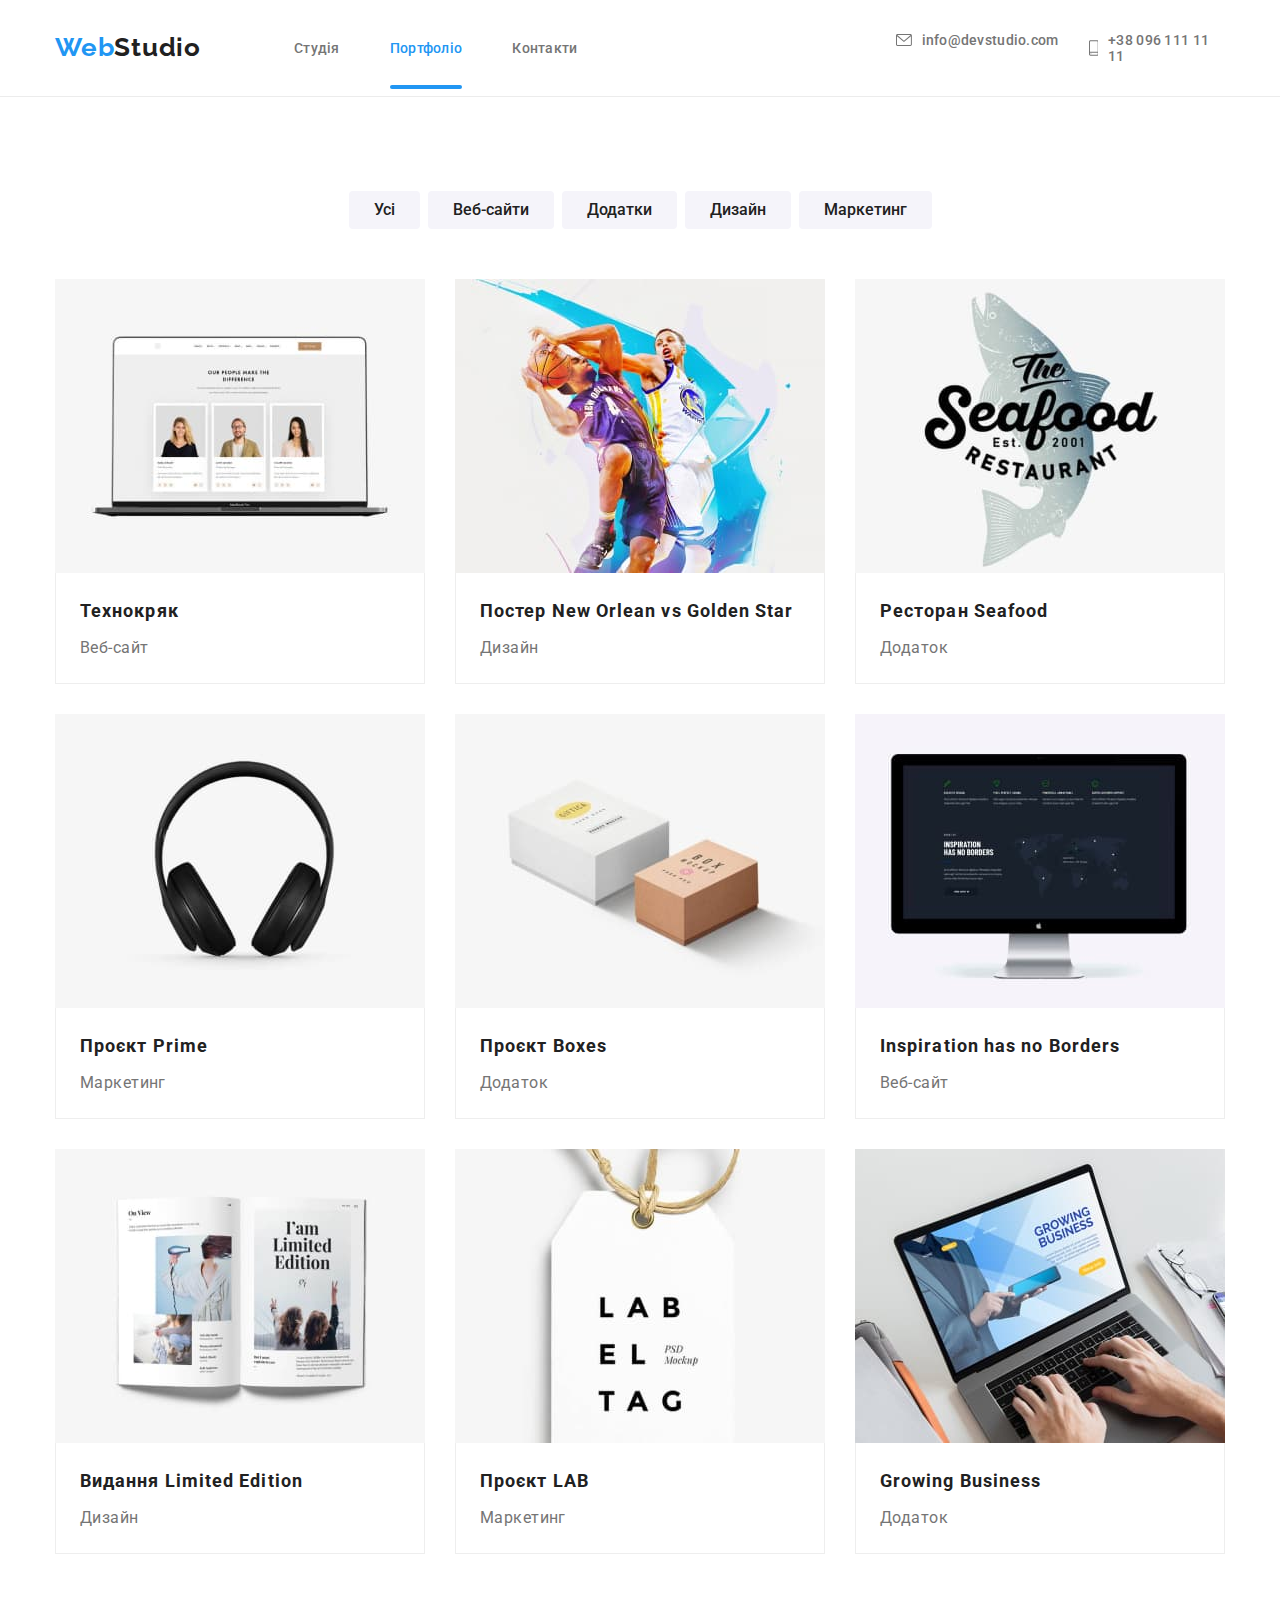
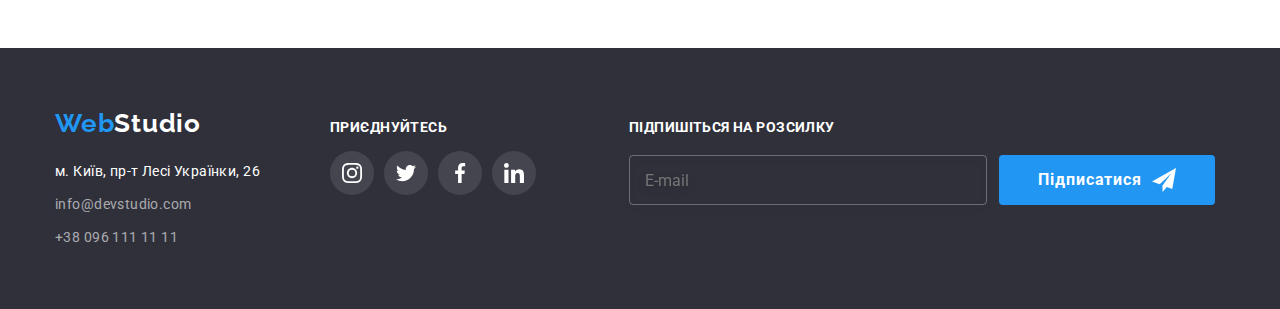
==== portfolio.html @ e22845a8 "исходные данные" ====
<!DOCTYPE html>
<html lang="uk">
<head>
    <meta charset="UTF-8">
    <meta http-equiv="X-UA-Compatible" content="IE=edge">
    <meta name="viewport" content="width=device-width, initial-scale=1.0">
    <title>Portfolio</title>
    <link rel="preconnect" href="https://fonts.gstatic.com" crossorigin>
    <link href="https://fonts.googleapis.com/css2?family=Raleway:wght@700&family=Roboto:wght@400;500;700;900&display=swap" rel="stylesheet">
    <link rel="stylesheet" href="https://cdn.jsdelivr.net/npm/modern-normalize@1.1.0/modern-normalize.min.css">
    <link rel="stylesheet" href="./css/styles.css">
    <link rel="preconnect" href="https://fonts.googleapis.com">
</head>
<body>
    <header>
        <div class="header container">
            <nav class="header-nav">
                <a class="logo link" href="./index.html"> 
                    <span class="logo-first">Web</span><span class="logo-second">Studio</span> </a>
                <ul class="header-nav-list">
                    <li class="header-nav-item">
                        <a class="header-nav-link link" href="./index.html">Студія</a>
                    </li>
                    <li class="header-nav-item">
                        <a class="header-nav-link link current" href="./portfolio.html">Портфоліо</a>
                    </li>
                    <li class="header-nav-item">
                        <a class="header-nav-link link" href="">Контакти</a>
                    </li>
                </ul>
            </nav>
            <ul class="header-contact-list">
                <li class="header-contact-item">     
                    <a class="header-contact-link link" href="mailto:info@devstudio.com">
                        <div class="header-link-div">
                            <svg class="header-icon-one">
                                <use href="./images/icons.svg#icon-envelope"></use>
                            </svg>
                            info@devstudio.com
                        </div></a>
                </li>
                <li class="header-contact-item">
                <a class="header-contact-link link" href="tel:+380961111111">
                    <div class="header-link-div">
                        <svg class="header-icon-two">
                            <use href="./images/icons.svg#icon-smartphone"></use>
                        </svg>
                        +38 096 111 11 11
                    </div></a>
                </li>
            </ul>
        </div>       
    </header>

    <main>
        <section class="examples-works-section">
            <div class="container">
                <h1 class="visually-hidden">Приклади робіт</h1>
            <ul class="examples-btn-list">
                <li class="examples-btn-list-item">
                    <button class="examples-btn" type="button">Усі</button>
                </li>
                <li class="examples-btn-list-item">
                    <button class="examples-btn" type="button">Веб-сайти</button>
                </li>
                <li class="examples-btn-list-item">
                    <button class="examples-btn" type="button">Додатки</button>
                </li>
                <li class="examples-btn-list-item">
                    <button class="examples-btn" type="button">Дизайн</button>
                </li>
                <li class="examples-btn-list-item">
                    <button class="examples-btn" type="button">Маркетинг</button>
                </li>
            </ul>
    
            <ul class="examples-list">
                <li class="examples-list-item">
                    <a class="examples-list-link link" href="">
                        <div class="portfolio-tumb">
                            <img class="examples-img" src="./images/portfolio1.jpg" alt="три специалиста" width="370">
                            <div class="portfolio-overlay">
                                <p class="portfolio-overlay-text">Ресурс пропонує комплексні пропозиції з різним рівнем функціоналу та сервісів. Все це дозволить відвідувачу отримати вичерпні відомості про компанію чи приватну особу.</p>
                            </div>
                        </div>
                        <div class="examples-div">
                            <h2 class="examples-header">Технокряк</h2>
                            <p class="examples-text">Веб-сайт</p>
                        </div>
                    </a>
                </li>
                <li class="examples-list-item">
                    <a class="examples-list-link link" href="">
                        <div class="portfolio-tumb">
                            <img class="examples-img" src="./images/portfolio2.jpg" alt="баскетболисты" width="370">
                            <div class="portfolio-overlay">
                                <p class="portfolio-overlay-text">Ресурс пропонує комплексні пропозиції з різним рівнем функціоналу та сервісів. Все це дозволить відвідувачу отримати вичерпні відомості про компанію чи приватну особу.</p>
                            </div>
                        </div>
                        <div class="examples-div">
                            <h2 class="examples-header">Постер New Orlean vs Golden Star</h2>
                            <p class="examples-text">Дизайн</p>
                        </div>
                    </a>
                </li>
                <li class="examples-list-item">
                    <a class="examples-list-link link" href="">
                        <div class="portfolio-tumb">
                            <img class="examples-img" src="./images/portfolio3.jpg" alt="лого ресторана" width="370">
                            <div class="portfolio-overlay">
                                <p class="portfolio-overlay-text">Ресурс пропонує комплексні пропозиції з різним рівнем функціоналу та сервісів. Все це дозволить відвідувачу отримати вичерпні відомості про компанію чи приватну особу.</p>
                            </div>
                        </div> 
                        <div class="examples-div">
                            <h2 class="examples-header">Ресторан Seafood</h2>
                            <p class="examples-text">Додаток</p>
                        </div>
                    </a>
                </li>
                <li class="examples-list-item">
                    <a class="examples-list-link link" href="">
                        <div class="portfolio-tumb">
                            <img class="examples-img" src="./images/portfolio4.jpg" alt="наушники" width="370">
                            <div class="portfolio-overlay">
                                <p class="portfolio-overlay-text">Ресурс пропонує комплексні пропозиції з різним рівнем функціоналу та сервісів. Все це дозволить відвідувачу отримати вичерпні відомості про компанію чи приватну особу.</p>
                            </div>
                        </div>
                        <div class="examples-div">
                            <h2 class="examples-header">Проєкт Prime</h2>
                            <p class="examples-text">Маркетинг</p>
                        </div>
                    </a>
                </li>
                <li class="examples-list-item">
                    <a class="examples-list-link link" href="">
                        <div class="portfolio-tumb">
                            <img class="examples-img" src="./images/portfolio5.jpg" alt="две коробочки" width="370">
                            <div class="portfolio-overlay">
                                <p class="portfolio-overlay-text">Ресурс пропонує комплексні пропозиції з різним рівнем функціоналу та сервісів. Все це дозволить відвідувачу отримати вичерпні відомості про компанію чи приватну особу.</p>
                            </div>
                        </div>
                        <div class="examples-div">
                            <h2 class="examples-header">Проєкт Boxes</h2>
                            <p class="examples-text">Додаток</p>
                        </div>
                    </a>
                </li>
                <li class="examples-list-item">
                    <a class="examples-list-link link" href="">
                        <div class="portfolio-tumb">
                            <img class="examples-img" src="./images/portfolio6.jpg" alt="монитор" width="370">
                            <div class="portfolio-overlay">
                                <p class="portfolio-overlay-text">Ресурс пропонує комплексні пропозиції з різним рівнем функціоналу та сервісів. Все це дозволить відвідувачу отримати вичерпні відомості про компанію чи приватну особу.</p>
                            </div>
                        </div>
                        <div class="examples-div">
                            <h2 class="examples-header">Inspiration has no Borders</h2>
                            <p class="examples-text">Веб-сайт</p>
                        </div>
                    </a>
                </li>
                <li class="examples-list-item">
                    <a class="examples-list-link link" href="">
                        <div class="portfolio-tumb">
                            <img class="examples-img" src="./images/portfolio7.jpg" alt="журнал" width="370">
                            <div class="portfolio-overlay">
                                <p class="portfolio-overlay-text">Ресурс пропонує комплексні пропозиції з різним рівнем функціоналу та сервісів. Все це дозволить відвідувачу отримати вичерпні відомості про компанію чи приватну особу.</p>
                            </div>
                        </div>
                        <div class="examples-div">
                            <h2 class="examples-header">Видання Limited Edition</h2>
                            <p class="examples-text">Дизайн</p>
                        </div>
                    </a>
                </li>
                <li class="examples-list-item">
                    <a class="examples-list-link link" href="">
                        <div class="portfolio-tumb">
                            <img class="examples-img" src="./images/portfolio8.jpg" alt="бирка" width="370">
                            <div class="portfolio-overlay">
                                <p class="portfolio-overlay-text">Ресурс пропонує комплексні пропозиції з різним рівнем функціоналу та сервісів. Все це дозволить відвідувачу отримати вичерпні відомості про компанію чи приватну особу.</p>
                            </div>
                        </div>
                        <div class="examples-div">
                            <h2 class="examples-header">Проєкт LAB</h2>
                            <p class="examples-text">Маркетинг</p>
                        </div>
                    </a>
                </li>
                <li class="examples-list-item">
                    <a class="examples-list-link link" href="">
                        <div class="portfolio-tumb">
                            <img class="examples-img" src="./images/portfolio9.jpg" alt="ноутбук" width="370">
                            <div class="portfolio-overlay">
                                <p class="portfolio-overlay-text">Ресурс пропонує комплексні пропозиції з різним рівнем функціоналу та сервісів. Все це дозволить відвідувачу отримати вичерпні відомості про компанію чи приватну особу.</p>
                            </div>
                        </div>
                        <div class="examples-div">
                            <h2 class="examples-header">Growing Business</h2>
                            <p class="examples-text">Додаток</p>
                        </div>
                    </a>
                </li>
            </ul>
            </div>
        </section>
        </main>

        <footer class="footer-section">
            <div class="container footer-container">
                <div>
                    <a class="logo-footer link" href="/"><span class="logo-footer-first">Web</span><span class="logo-footer-second">Studio</span></a>
            <address class="address-section">
                <ul class="address-list">
                    <li class="address-list-item">
                        <a class="address-main link" href="">м. Київ, пр-т Лесі Українки, 26</a>
                    </li>
                    <li class="address-list-item">
                        <a class="address-link link" href="mailto:info@devstudio.com">info@devstudio.com</a>
                    </li>
                    <li class="address-list-item">
                        <a class="address-link link" href="tel:+380961111111">+38 096 111 11 11</a>
                    </li>
                </ul>
            </address>
                </div>
                <div class="footer-social-div">
                    <b class="footer-social-text">приєднуйтесь</b>
                    <ul class="social-list-two">
                        <li class="social-item-two">
                            <a class="social-link-two link" href="">
                                <svg class="social-icon-two">
                                    <use href="./images/icons.svg#icon-instagram2"></use>
                                </svg>
                            </a>
                        </li> 
                        <li class="social-item-two">
                            <a class="social-link-two link" href="">
                                <svg class="social-icon-two">
                                    <use href="./images/icons.svg#icon-twitter1"></use>
                                </svg>
                            </a>
                        </li> 
                        <li class="social-item-two">
                            <a class="social-link-two link" href="">
                                <svg class="social-icon-two">
                                    <use href="./images/icons.svg#icon-facebook1"></use>
                                </svg>
                            </a>
                        </li> 
                        <li class="social-item-two">
                            <a class="social-link-two link" href="">
                                <svg class="social-icon-two">
                                    <use href="./images/icons.svg#icon-linkedin1"></use>
                                </svg>
                            </a>
                        </li> 
                    </ul>
                </div>
                <div class="footer-mailing">
                    <p class="footer-form-text">Підпишіться на розсилку</p>
                    <form class="mail-form">
                        <label for="user_email"></label>
                        <input class="form-input" type="email" name="user_email" id="user_email" placeholder="E-mail">
                        <button class="form-btn btn" type="submit">Підписатися
                            <svg class="icon-send" width="24" height="24">
                                <use href="./images/icons.svg#icon-send"></use>
                            </svg>
                        </button>
                    </form>
                </div>
                
            </div>
        </footer>
    
</body>
</html>
---- css/styles.css ----
/* Общие стили */

:root {
    --first-background-color:#F5F4FA;
    --second-background-color:#2F303A;
    --primary-color:#757575;
    --second-white-color:#FFFFFF;
    --third-header-color: #212121;
    --fourth-blue-color: #2196F3;
    --time-animation: 250ms cubic-bezier(0.4, 0, 0.2, 1);
}

body {
    font-family: "Roboto", sans-serif;
    background: var(--second-white-color);
    color: var(--primary-color);
    font-size: 14px;
    letter-spacing: 0.03em;
}

h1, h2, h3, p, ul {
    margin: 0px;
    padding: 0px;
}

ul {
    list-style-type: none;
}

.link {
    text-decoration: none;
    color: inherit;
}

.btn {
    font-family: inherit
}

img {
    display: block;
    max-width: 100%;
    height: auto;
  }

  .container {
    width: 1200px;
    margin-left: auto;
    margin-right: auto;
    padding-left: 15px;
    padding-right: 15px;
}

/* Лого и навигация */

header {
    border-bottom: 1px solid #ECECEC;
}

.header {
    display: flex;
}

.logo, .logo-footer {
    font-family: 'Raleway', sans-serif;
    font-weight: 700;
    font-size: 26px;
    line-height: 1.19;
    letter-spacing: 0.03em;
}

.logo-first {
    color: var(--fourth-blue-color);
}

.logo-second {
    color: var(--third-header-color);
}

.header-nav-list .link.current {
    color: var(--fourth-blue-color);
}

.header-nav-list li:not(:first-child) {
    margin-left: 50px;
}

.header-nav-list li:first-child {
    margin-left: 93px;
}


.header-nav-item {
    font-weight: 500;
    font-size: 14px;
    line-height: calc(16 / 14);
    letter-spacing: 0.02em;
    color: var(--third-header-color);
}


.header-contact-list {
    display: flex;
    margin-left: 318px;


    font-weight: 500;
    font-size: 14px;
    line-height: calc(16 / 14);
    letter-spacing: 0.02em;
    color: var(--primary-color);
}

.header-contact-list li + li {
    margin-left: 30px;
}

.header-nav-link {
    position: relative;
    color: var(--primary-color);
    transition: color var(--time-animation);
}

.header-nav-link:hover,
.header-nav-link:focus {
    color: var(--fourth-blue-color);
}

.header-contact-link:hover,
.header-contact-link:focus {
    color: var(--fourth-blue-color);
}

.header-nav-link.current::after {
    content: '';
    position: absolute;
    bottom: -33px;
    left: 0;

    width: 100%;
    height: 4px;
    background-color: var(--fourth-blue-color);
    border-radius: 2px;
}


.header-nav .logo {
    display: block;
    padding-top: 24px;
    padding-bottom: 25px;
}

.header-nav-item,
.header-contact-item {
    display: block;
    padding-top: 32px;
    padding-bottom: 32px;
}

.header-link-div {
    display: flex;
    align-items: center;
    justify-content: center;
}

.header-icon-one {
    width: 16px;
    height: 12px;
    margin-right: 10px;
    fill: currentColor;
}

.header-icon-two {
    width: 10px;
    height: 16px;
    margin-right: 10px;
    fill: currentColor;
}

.header {
    display: flex;
    align-items: center;
}

.header-nav-list {
    display: flex;
}

.header-nav {
    display: flex;
    align-items: center;
}


/* MAIN */

/* HERO */


.business-solutions-section {
    display: flex;
    align-items: center;
    justify-content: center;
    background-color: var(--second-background-color);
    text-align: center;
    padding-top: 200px;
    padding-bottom: 200px;
    border: none;
}

.overlay {
    max-width: 1600px;
    height: 600px;
    margin-left: auto;
    margin-right: auto;
     background-image: linear-gradient(to left,
        rgba(47, 48, 58, 0.4),
        rgba(47, 48, 58, 0.4)
        ),    
        url(../images/hero.jpg);
    background-repeat: no-repeat;
    background-position: center;
    background-size: cover;
}

.business-solutions-text {
    margin-bottom: 30px;

    font-weight: 900;
    font-size: 44px;
    line-height: calc(60 / 44);
    text-align: center;
    letter-spacing: 0.06em;
    text-transform: uppercase;
    color: var(--second-white-color)
}

.business-solutions-btn {
    display: block;
    margin: auto;

    cursor: pointer;
    border: none;
    border-radius: 4px;

    width: 216px;
    height: 50px;
    font-weight: 700;
    font-size: 16px;
    line-height: calc(30 / 16);
    letter-spacing: 0.06em;
    color: var(--second-white-color);
    background-color: var(--fourth-blue-color);
    transition: background-color var(--time-animation);
}

.business-solutions-btn:hover,
.business-solutions-btn:focus  {
    background-color: #188CE8;
}


/* Секция Особенности */

/* Скрываем заголовок h2 */
.visually-hidden {
    position: absolute;
    width: 1px;
    height: 1px;
    margin: -1px;
    border: 0;
    padding: 0;
    white-space: nowrap;
    clip-path: inset(100%);
    clip: rect(0 0 0 0);
    overflow: hidden;
  }

  .peculiarities-section {
    padding-top: 94px;
    padding-bottom: 94px;
  }

  .peculiarities-list {
    display: flex;
  }

  .peculiarities-list-item {
    width: 270px;
  }

  .peculiarities-list-item:not(:first-child) {
    margin-left: 30px;
  }

  .peculiarities-icon-div {
    display: flex;
    width: 270px;
    height: 120px;
    align-items: center;
    justify-content: center;
    background-color: var(--first-background-color);
  }

  .peculiarities-icon {
    display: block;
    width: 70px;
    height: 70px;
  }

.peculiarities-header {
    margin-top: 30px;
    font-size: 14px;
    line-height: calc(16 / 14);
    text-transform: uppercase; 
    color: var(--third-header-color);
}

.peculiarities-text {
    margin-top: 10px;

    font-size: 14px;
    line-height: calc(24 / 14);
    color: var(--primary-color);
}

/* Секция Чем занимаемся */

.performance-section {
    padding-bottom: 94px;
}

.performance-list {
    display: flex;
    gap: 30px;
}

.performance-header {
    margin-bottom: 50px;

    font-size: 36px;
    line-height: 42px;
    text-align: center;
    color: var(--third-header-color);
}

.wrapper {
    position: relative;
}

.overlay-box {
    position: absolute;
    bottom: 0;
    left: 0;
    width: 100%;
    min-height: 70px;

    padding-top: 27px;
    background-color: rgba(47, 48, 58, 0.8);
}

.overlay-text {
    font-weight: 700;
    font-size: 14px;
    text-transform: uppercase;
    line-height: calc(16 / 14);
    text-align: center;

    color: var(--second-white-color);
}

/* Секция Наша команда */

.team-section {
    padding-top: 94px;
    padding-bottom: 94px;
    background-color: #F5F4FA;
}

.team-header {
    margin-bottom: 50px;

    font-size: 36px;
    line-height: calc(42 / 36);
    text-align: center;
    color: var(--third-header-color);
}

.team-list {
    display: flex;
    gap: 30px;
    width: 1170px;
    
}

.team-list-item {
    background-color: #fff;

    box-shadow: 0px 1px 3px rgba(0, 0, 0, 0.12), 0px 1px 1px rgba(0, 0, 0, 0.14), 0px 2px 1px rgba(0, 0, 0, 0.2);
    border-radius: 0px 0px 4px 4px;
}

.team-list-div {
    padding-top: 30px;
    padding-bottom: 30px;

    text-align: center;
}

.team-list-header {
    margin-bottom: 10px;

    font-weight: 500;
    font-size: 16px;
    line-height: calc(19 / 16);      
    color: var(--third-header-color);    
}

.team-list-text {
    font-size: 16px;
    line-height: calc(19 / 16);  
  
    color: var(--primary-color);
}

.social-list {
    display: flex;
    align-items: center;
    justify-content: center;
    gap: 10px;
    margin-top: 16px;
    margin-left: auto;
    margin-right: auto;
}

.social-link {
    display: flex;
    align-items: center;
    justify-content: center;
    width: 44px;
    height: 44px;
    border-radius: 50%;
    transition: background-color var(--time-animation);
}

.social-link:hover,
.social-link:focus {
   background-color: var(--fourth-blue-color);
}

.social-icon {
    width: 20px;
    height: 20px;
    fill: #AFB1B8;
    transition: fill var(--time-animation);
}

.social-link:hover .social-icon,
.social-link:focus .social-icon {
    fill: var(--second-white-color);
}

/* REGULAR CLIENTS */

.clients-section {
    padding-top: 94px;
    padding-bottom: 94px;
}

.clients-header {
    margin-bottom: 50px;

    font-size: 36px;
    line-height: calc(42 / 36);
    text-align: center;
    color: var(--third-header-color);
}

.clients-list {
    display: flex;
    align-items: center;
    justify-content: center;
    gap: 30px;
}

.clients-link {
    display: flex;
    align-items: center;
    justify-content: center;

    width: 170px;
    height: 92px;
    border: 1px solid #AFB1B8;
    border-radius: 4px;
    
}

.clients-icon {
    width: 106px;
    height: 60px;
    fill: #AFB1B8;
    transition: fill var(--time-animation);
}

.clients-link:hover,
.clients-link:focus {
    border: 1px solid #2196F3;
    border-radius: 4px;
}

.clients-link:hover .clients-icon,
.clients-link:focus .clients-icon {
    fill: #2196F3;
}


/* FOOTER */

.footer-section {
    padding-top: 60px;
    padding-bottom: 60px;
    background-color: var(--second-background-color);
}

.footer-container {
    display: flex;
    align-items: baseline;
    justify-content: flex-start;
}

.footer-social-div {
    width: 206px;
    height: 80px;
    margin-left: 70px;
}

.social-list-two {
    display: flex;
    align-items: center;
    justify-content: center;
    gap: 10px;
    margin-top: 16px;
    margin-left: auto;
    margin-right: auto;
}

.social-link-two {
    display: flex;
    align-items: center;
    justify-content: center;
    width: 44px;
    height: 44px;
    border-radius: 50%;
    background-color: rgba(255, 255, 255, 0.1);

    transition: background-color var(--time-animation);
}

.social-link-two:hover,
.social-link-two:focus {
   background-color: var(--fourth-blue-color);
}

.social-icon-two {
    width: 20px;
    height: 20px;
    fill: var(--second-white-color);

    transition: fill var(--time-animation);
}

.social-icon-two:hover,
.social-icon-two:focus {
    fill: var(--second-white-color);
}

.footer-social-text {
    font: inherit;
    font-weight: 700;
    line-height: calc(16 / 14);
    text-align: center;
    text-transform: uppercase;
    color: var(--second-white-color);
}

.logo-footer {
    display: block;
    margin-bottom: 20px;

    font-weight: 700;
    font-size: 26px;
    line-height: calc(31 / 26);
}

.logo-footer-first {
    color: var(--fourth-blue-color);
}

.logo-footer-second {
    color: var(--second-white-color);
}

.address-list {
    font-style: normal;
}

.address-list-item:not(:last-child) {
    margin-bottom: 9px;
}

.address-main {
    font-size: 14px;
    line-height: calc(24 / 14);
    color: var(--second-white-color);
}

.address-link {
    display: block;

    font-size: 14px;
    line-height: calc(24 / 14);
    color: rgba(255, 255, 255, 0.6);

    transition: color var(--time-animation);
}


.address-link:hover, .address-link:focus,
.address-main:hover, .address-main:focus {
    color: var(--fourth-blue-color);
}

.footer-mailing {
    margin-left: 93px;
}

.footer-form-text {
    margin-bottom: 20px;
    font: inherit;
    font-weight: 700;
    line-height: calc(16 / 14);
    /* text-align: center; */
    text-transform: uppercase;
    color: var(--second-white-color);
}

.mail-form {
    display: flex;
    justify-content: center;
    /* gap: 12px; */
}

.form-input {
    width: 358px;
    height: 50px;
    padding: 15px;
    font-size: 16px;
    line-height: calc(20 / 16);

    color: rgba(255, 255, 255, 0.6);
    background-color: transparent;
    border: 1px solid rgba(255, 255, 255, 0.3);
    filter: drop-shadow(0px 4px 4px rgba(0, 0, 0, 0.15));
    border-radius: 4px;
}

.form-btn {
    display: flex;
    justify-content: center;
    align-items: center;
    gap: 10px;
    margin: auto;
    margin-left: 12px;

    cursor: pointer;
    border: none;
    border-radius: 4px;

    width: 216px;
    height: 50px;
    font-weight: 700;
    font-size: 16px;
    line-height: calc(30 / 16);
    letter-spacing: 0.06em;
    color: var(--second-white-color);
    background-color: var(--fourth-blue-color);
    transition: background-color var(--time-animation);

}

.form-btn:hover,
.form-btn:focus  {
    background-color: #188CE8;
}

.icon-send {
    fill: var(--second-white-color);
}

/* ПОРТФОЛИО */

.examples-works-section {
    padding-top: 94px;
    padding-bottom: 94px;
}

.examples-btn-list {
    display: flex;
    gap: 8px;
    justify-content: center;

    margin-bottom: 50px;
}

.examples-btn {
    display: block;
    padding: 6px 25px;
    border: none;
    border-radius: 4px;
    cursor: pointer;
    
    background: #F5F4FA;
    font-weight: 500;
    font-size: 16px;
    line-height: calc(26 / 16);
    text-align: center;
    color: var(--third-header-color);
    transition: box-shadow var(--time-animation), background-color var(--time-animation), color var(--time-animation);
}

.examples-btn:hover,
.examples-btn:focus {
    box-shadow: 0px 3px 1px rgba(0, 0, 0, 0.1), 0px 1px 2px rgba(0, 0, 0, 0.08), 0px 2px 2px rgba(0, 0, 0, 0.12);
    background: var(--fourth-blue-color);
    color: var(--second-white-color);
}

.examples-list {
    display: flex;
    flex-wrap: wrap;
    gap: 30px;
}

.examples-div {
    padding: 20px 24px;
    
    border: 1px solid #EEEEEE;
    border-top: none;
}

.examples-header {
    margin-bottom: 4px;

    font-size: 18px;
    line-height: calc(36 / 18);
    letter-spacing: 0.06em;
    color: var(--third-header-color);
}

.examples-text {
    font-size: 16px;
    line-height: calc(30 / 16);
    color: var(--primary-color);
}

.examples-list-link {
    display: block;
    transition: box-shadow var(--time-animation);
}

.examples-list-link:hover,
.examples-list-link:focus {
    box-shadow: 0px 4px 4px rgba(0, 0, 0, 0.25);
}

.portfolio-tumb {
    position: relative;
    overflow: hidden;
}

.portfolio-overlay {
    position: absolute;
    left: 0;
    top: 0;

    width: 100%;
    height: 100%;

    background-color: rgba(33, 150, 243, 0.9);

    transform: translateY(101%);
    transition: transform var(--time-animation);
}

.portfolio-overlay-text {
    font-size: 18px;
    line-height: calc(28 / 16);
    color: var(--second-white-color);
    padding: 63px 24px;
}

.examples-list-item:hover .portfolio-overlay {
    transform: translateY(0);
   
}

/* Modal window */

.backdrop {
    position: fixed;
    top: 0;
    left: 0;

    width: 100%;
    height: 100%;

    background-color: rgba(0, 0, 0, 0.3);

    opacity: 1;
    visibility: visible;
    pointer-events: initial;

    transition: opacity var(--time-animation), visibility var(--time-animation);

}

.backdrop.is-hidden {
    opacity: 0;
    visibility: hidden;
    pointer-events: none;
}

.modal {
    position: absolute;
    top: 50%;
    left: 50%;
    transform: translate(-50%, -50%);

    padding: 40px;

    width: 530px;
    min-height: 580px;

    border-radius: 4px;
    background-color: var(--second-white-color);
    box-shadow: 0px 1px 3px rgba(0, 0, 0, 0.12), 0px 1px 1px rgba(0, 0, 0, 0.14), 0px 2px 1px rgba(0, 0, 0, 0.2);

}

.close-btn {
    display: flex;
    align-items: center;
    justify-content: center;

    position: absolute;
    top: 10px;
    right: 10px;

    width: 30px;
    height: 30px;

    padding: 10;

    background-color: transparent;

    cursor: pointer;
    border: 1px solid #0000001A;
    border-radius: 50%;

    transition: fill var(--time-animation);
}

/* .close-btn-icon {
    fill: var(--third-header-color);
} */

.close-btn:hover .close-btn-icon,
.close-btn:focus .close-btn-icon {
    fill: var(--fourth-blue-color);
}

/* .close-btn-icon:hover,
.close-btn-icon:focus {
    fill: var(--fourth-blue-color);
} */

.modal-title {
    margin-bottom: 12px;

    text-align: center;
    font-size: 20px;
    font-weight: 700;
    line-height: calc(23 / 20);
    color: var(--third-header-color);
}

.modal-form-input {
    width: 448px;
    height: 40px;
    padding-left: 40px;
    margin-bottom: 10px;

    border: 1px solid rgba(33, 33, 33, 0.2);
    border-radius: 4px;

    transition: border var(--time-animation);
}

.modal-form-input:hover,
.modal-form-input:focus {
    border: 1px solid var(--fourth-blue-color);
    outline: 1px solid var(--fourth-blue-color);
}

.modal-form-input:hover .form-icon,
.modal-form-input:focus .form-icon {
    fill: var(--fourth-blue-color);
}

.form-field:hover .form-icon,
.form-field:focus-within .form-icon {
    fill: var(--fourth-blue-color);
}

.form-textarea {
    width: 448px;
    padding: 12px 16px;

    border: 1px solid rgba(33, 33, 33, 0.2);
    border-radius: 4px;

    resize: none;

    font-size: 12px;
    line-height: calc(14 / 12);

    color: var(--primary-color);

    transition: border var(--time-animation);
}

.form-textarea:hover,
.form-textarea:focus {
    border: 1px solid var(--fourth-blue-color);
    outline: 1px solid var(--fourth-blue-color);
}

.form-label {
    /* position: absolute;
    left: 0px;
    bottom: 0px; */

    margin-bottom: 4px;
    font-size: 12px;
    line-height: calc(14 / 12);

    color: var(--primary-color);
}

.form-field {
    position: relative;

    transition: fill var(--time-animation);
}

.form-icon {
    position: absolute;
    top: 27px;
    left: 12px;
}


.form-agreement {
    display: flex;
    justify-content: center;
    gap: 8px;

    margin-top: 20px;
    margin-bottom: 30px;
}

.form-checkbox {
    appearance: none;

    width: 16px;
    height: 15px;

    cursor: pointer;

    border: 2px solid #212121;
    border-radius: 2px;

    background-image: url("data:image/svg+xml,%3Csvg xmlns='http://www.w3.org/2000/svg' width='13' height='10' fill='none'%3E%3Cmask id='a' width='13' height='10' x='0' y='0' fill='%23000' maskUnits='userSpaceOnUse'%3E%3Cpath fill='%23fff' d='M0 0h13v10H0z'/%3E%3Cpath d='M4.496 7.312 1.888 4.824 1 5.665 4.496 9 12 1.841 11.118 1 4.496 7.312Z'/%3E%3C/mask%3E%3Cpath fill='%23fff' d='M4.496 7.312 1.888 4.824 1 5.665 4.496 9 12 1.841 11.118 1 4.496 7.312Z'/%3E%3Cpath stroke='%23fff' stroke-width='.4' d='M4.496 7.312 1.888 4.824 1 5.665 4.496 9 12 1.841 11.118 1 4.496 7.312Z' mask='url(%23a)'/%3E%3C/svg%3E");
    background-repeat: no-repeat;
    background-position: center;
    background-size: 0;

    transition: var(--time-animation);
}


.form-checkbox:checked {
    background-color: var(--fourth-blue-color);
    border-color: transparent;
    background-size: contain;
}

.form-agreement-text {
    user-select: none;
}

.form-agreement-link {
    color: var(--fourth-blue-color);
}

.modal-submit-btn {
    display: flex;
    justify-content: center;
    align-items: center;
    gap: 10px;
    margin: auto;

    cursor: pointer;
    border: none;
    border-radius: 4px;

    width: 216px;
    height: 50px;
    font-weight: 700;
    font-size: 16px;
    line-height: calc(30 / 16);
    letter-spacing: 0.06em;
    color: var(--second-white-color);
    background-color: var(--fourth-blue-color);
    box-shadow: 0px 4px 4px rgba(0, 0, 0, 0.25);

    transition: background-color var(--time-animation);
}

.modal-submit-btn:hover,
.modal-submit-btn:focus  {
    background-color: #188CE8;
}
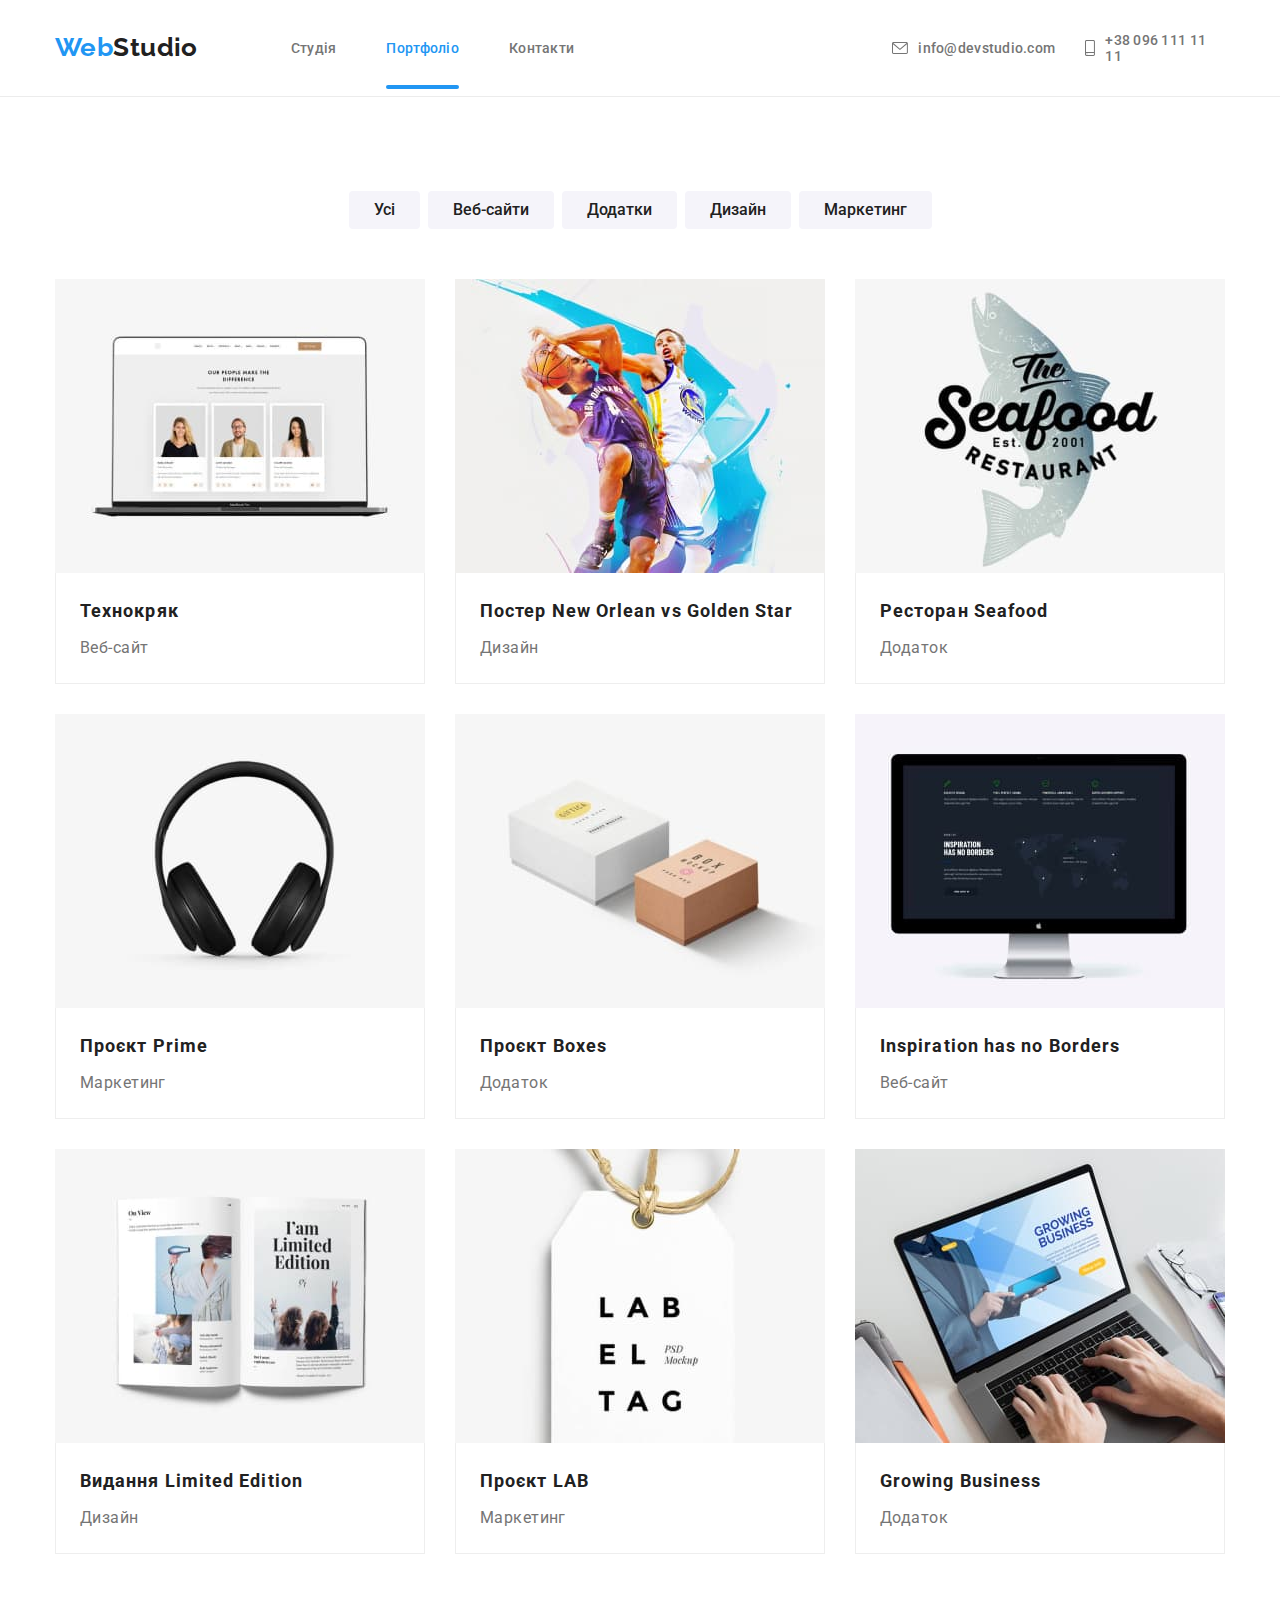
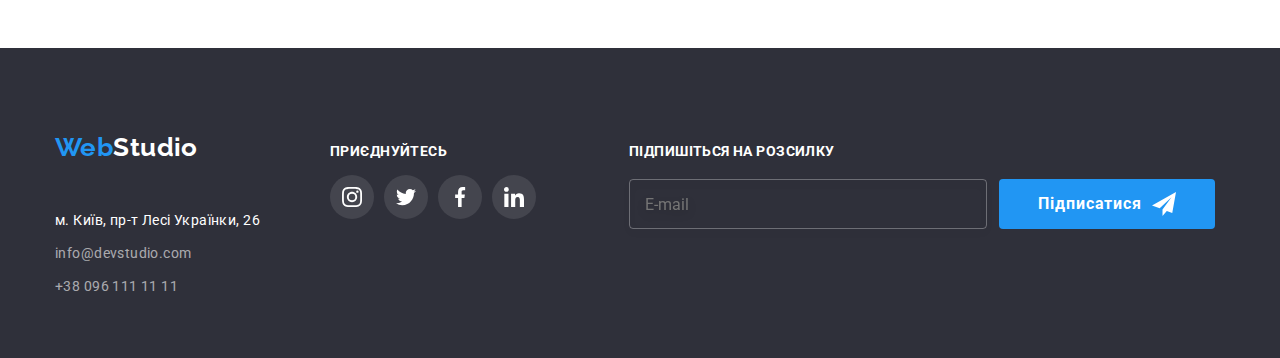
==== commit 1b92a026: "дз до проверки 22.11" ====
--- a/portfolio.html
+++ b/portfolio.html
@@ -8,41 +8,42 @@
     <link rel="preconnect" href="https://fonts.gstatic.com" crossorigin>
     <link href="https://fonts.googleapis.com/css2?family=Raleway:wght@700&family=Roboto:wght@400;500;700;900&display=swap" rel="stylesheet">
     <link rel="stylesheet" href="https://cdn.jsdelivr.net/npm/modern-normalize@1.1.0/modern-normalize.min.css">
-    <link rel="stylesheet" href="./css/styles.css">
+    <link rel="stylesheet" href="./css/main.min.css">
+    <!-- <link rel="stylesheet" href="./css/styles.css"> -->
     <link rel="preconnect" href="https://fonts.googleapis.com">
 </head>
 <body>
-    <header>
-        <div class="header container">
-            <nav class="header-nav">
+    <header class="header">
+        <div class="header__container container">
+            <nav class="nav">
                 <a class="logo link" href="./index.html"> 
-                    <span class="logo-first">Web</span><span class="logo-second">Studio</span> </a>
-                <ul class="header-nav-list">
-                    <li class="header-nav-item">
-                        <a class="header-nav-link link" href="./index.html">Студія</a>
-                    </li>
-                    <li class="header-nav-item">
-                        <a class="header-nav-link link current" href="./portfolio.html">Портфоліо</a>
-                    </li>
-                    <li class="header-nav-item">
-                        <a class="header-nav-link link" href="">Контакти</a>
+                    <span class="logo__first-part">Web</span><span class="logo__second-part">Studio</span> </a>
+                <ul class="nav__list">
+                    <li class="nav__item">
+                        <a class="nav__link link" href="./index.html">Студія</a>
+                    </li>
+                    <li class="nav__item">
+                        <a class="nav__link link current" href="./portfolio.html">Портфоліо</a>
+                    </li>
+                    <li class="nav__item">
+                        <a class="nav__link link" href="">Контакти</a>
                     </li>
                 </ul>
             </nav>
-            <ul class="header-contact-list">
-                <li class="header-contact-item">     
-                    <a class="header-contact-link link" href="mailto:info@devstudio.com">
-                        <div class="header-link-div">
-                            <svg class="header-icon-one">
+            <ul class="contacts">
+                <li class="contacts__item">     
+                    <a class="contacts__link link" href="mailto:info@devstudio.com">
+                        <div class="contacts__div">
+                            <svg class="contacts__img1">
                                 <use href="./images/icons.svg#icon-envelope"></use>
                             </svg>
                             info@devstudio.com
                         </div></a>
                 </li>
-                <li class="header-contact-item">
-                <a class="header-contact-link link" href="tel:+380961111111">
-                    <div class="header-link-div">
-                        <svg class="header-icon-two">
+                <li class="contacts__item">
+                <a class="contacts__link link" href="tel:+380961111111">
+                    <div class="contacts__div">
+                        <svg class="contacts__img2">
                             <use href="./images/icons.svg#icon-smartphone"></use>
                         </svg>
                         +38 096 111 11 11
@@ -53,151 +54,151 @@
     </header>
 
     <main>
-        <section class="examples-works-section">
+        <section class="portfolio">
             <div class="container">
                 <h1 class="visually-hidden">Приклади робіт</h1>
-            <ul class="examples-btn-list">
-                <li class="examples-btn-list-item">
-                    <button class="examples-btn" type="button">Усі</button>
-                </li>
-                <li class="examples-btn-list-item">
-                    <button class="examples-btn" type="button">Веб-сайти</button>
-                </li>
-                <li class="examples-btn-list-item">
-                    <button class="examples-btn" type="button">Додатки</button>
-                </li>
-                <li class="examples-btn-list-item">
-                    <button class="examples-btn" type="button">Дизайн</button>
-                </li>
-                <li class="examples-btn-list-item">
-                    <button class="examples-btn" type="button">Маркетинг</button>
+            <ul class="portfolio__btn-list">
+                <li class="portfolio__btn-item">
+                    <button class="portfolio__btn" type="button">Усі</button>
+                </li>
+                <li class="portfolio__btn-item">
+                    <button class="portfolio__btn" type="button">Веб-сайти</button>
+                </li>
+                <li class="portfolio__btn-item">
+                    <button class="portfolio__btn" type="button">Додатки</button>
+                </li>
+                <li class="portfolio__btn-item">
+                    <button class="portfolio__btn" type="button">Дизайн</button>
+                </li>
+                <li class="portfolio__btn-item">
+                    <button class="portfolio__btn" type="button">Маркетинг</button>
                 </li>
             </ul>
     
-            <ul class="examples-list">
-                <li class="examples-list-item">
-                    <a class="examples-list-link link" href="">
-                        <div class="portfolio-tumb">
-                            <img class="examples-img" src="./images/portfolio1.jpg" alt="три специалиста" width="370">
-                            <div class="portfolio-overlay">
-                                <p class="portfolio-overlay-text">Ресурс пропонує комплексні пропозиції з різним рівнем функціоналу та сервісів. Все це дозволить відвідувачу отримати вичерпні відомості про компанію чи приватну особу.</p>
-                            </div>
-                        </div>
-                        <div class="examples-div">
-                            <h2 class="examples-header">Технокряк</h2>
-                            <p class="examples-text">Веб-сайт</p>
-                        </div>
-                    </a>
-                </li>
-                <li class="examples-list-item">
-                    <a class="examples-list-link link" href="">
-                        <div class="portfolio-tumb">
-                            <img class="examples-img" src="./images/portfolio2.jpg" alt="баскетболисты" width="370">
-                            <div class="portfolio-overlay">
-                                <p class="portfolio-overlay-text">Ресурс пропонує комплексні пропозиції з різним рівнем функціоналу та сервісів. Все це дозволить відвідувачу отримати вичерпні відомості про компанію чи приватну особу.</p>
-                            </div>
-                        </div>
-                        <div class="examples-div">
-                            <h2 class="examples-header">Постер New Orlean vs Golden Star</h2>
-                            <p class="examples-text">Дизайн</p>
-                        </div>
-                    </a>
-                </li>
-                <li class="examples-list-item">
-                    <a class="examples-list-link link" href="">
-                        <div class="portfolio-tumb">
-                            <img class="examples-img" src="./images/portfolio3.jpg" alt="лого ресторана" width="370">
-                            <div class="portfolio-overlay">
-                                <p class="portfolio-overlay-text">Ресурс пропонує комплексні пропозиції з різним рівнем функціоналу та сервісів. Все це дозволить відвідувачу отримати вичерпні відомості про компанію чи приватну особу.</p>
+            <ul class="portfolio__list">
+                <li class="portfolio__item">
+                    <a class="portfolio__link link" href="">
+                        <div class="portfolio__tumb">
+                            <img class="portfolio__img" src="./images/portfolio1.jpg" alt="три специалиста" width="370">
+                            <div class="portfolio__overlay">
+                                <p class="portfolio__overlay-text">Ресурс пропонує комплексні пропозиції з різним рівнем функціоналу та сервісів. Все це дозволить відвідувачу отримати вичерпні відомості про компанію чи приватну особу.</p>
+                            </div>
+                        </div>
+                        <div class="portfolio__div">
+                            <h2 class="portfolio__title">Технокряк</h2>
+                            <p class="portfolio__text">Веб-сайт</p>
+                        </div>
+                    </a>
+                </li>
+                <li class="portfolio__item">
+                    <a class="portfolio__link link" href="">
+                        <div class="portfolio__tumb">
+                            <img class="portfolio__img" src="./images/portfolio2.jpg" alt="баскетболисты" width="370">
+                            <div class="portfolio__overlay">
+                                <p class="portfolio__overlay-text">Ресурс пропонує комплексні пропозиції з різним рівнем функціоналу та сервісів. Все це дозволить відвідувачу отримати вичерпні відомості про компанію чи приватну особу.</p>
+                            </div>
+                        </div>
+                        <div class="portfolio__div">
+                            <h2 class="portfolio__title">Постер New Orlean vs Golden Star</h2>
+                            <p class="portfolio__text">Дизайн</p>
+                        </div>
+                    </a>
+                </li>
+                <li class="portfolio__item">
+                    <a class="portfolio__link link" href="">
+                        <div class="portfolio__tumb">
+                            <img class="portfolio__img" src="./images/portfolio3.jpg" alt="лого ресторана" width="370">
+                            <div class="portfolio__overlay">
+                                <p class="portfolio__overlay-text">Ресурс пропонує комплексні пропозиції з різним рівнем функціоналу та сервісів. Все це дозволить відвідувачу отримати вичерпні відомості про компанію чи приватну особу.</p>
                             </div>
                         </div> 
-                        <div class="examples-div">
-                            <h2 class="examples-header">Ресторан Seafood</h2>
-                            <p class="examples-text">Додаток</p>
-                        </div>
-                    </a>
-                </li>
-                <li class="examples-list-item">
-                    <a class="examples-list-link link" href="">
-                        <div class="portfolio-tumb">
-                            <img class="examples-img" src="./images/portfolio4.jpg" alt="наушники" width="370">
-                            <div class="portfolio-overlay">
-                                <p class="portfolio-overlay-text">Ресурс пропонує комплексні пропозиції з різним рівнем функціоналу та сервісів. Все це дозволить відвідувачу отримати вичерпні відомості про компанію чи приватну особу.</p>
-                            </div>
-                        </div>
-                        <div class="examples-div">
-                            <h2 class="examples-header">Проєкт Prime</h2>
-                            <p class="examples-text">Маркетинг</p>
-                        </div>
-                    </a>
-                </li>
-                <li class="examples-list-item">
-                    <a class="examples-list-link link" href="">
-                        <div class="portfolio-tumb">
-                            <img class="examples-img" src="./images/portfolio5.jpg" alt="две коробочки" width="370">
-                            <div class="portfolio-overlay">
-                                <p class="portfolio-overlay-text">Ресурс пропонує комплексні пропозиції з різним рівнем функціоналу та сервісів. Все це дозволить відвідувачу отримати вичерпні відомості про компанію чи приватну особу.</p>
-                            </div>
-                        </div>
-                        <div class="examples-div">
-                            <h2 class="examples-header">Проєкт Boxes</h2>
-                            <p class="examples-text">Додаток</p>
-                        </div>
-                    </a>
-                </li>
-                <li class="examples-list-item">
-                    <a class="examples-list-link link" href="">
-                        <div class="portfolio-tumb">
-                            <img class="examples-img" src="./images/portfolio6.jpg" alt="монитор" width="370">
-                            <div class="portfolio-overlay">
-                                <p class="portfolio-overlay-text">Ресурс пропонує комплексні пропозиції з різним рівнем функціоналу та сервісів. Все це дозволить відвідувачу отримати вичерпні відомості про компанію чи приватну особу.</p>
-                            </div>
-                        </div>
-                        <div class="examples-div">
-                            <h2 class="examples-header">Inspiration has no Borders</h2>
-                            <p class="examples-text">Веб-сайт</p>
-                        </div>
-                    </a>
-                </li>
-                <li class="examples-list-item">
-                    <a class="examples-list-link link" href="">
-                        <div class="portfolio-tumb">
-                            <img class="examples-img" src="./images/portfolio7.jpg" alt="журнал" width="370">
-                            <div class="portfolio-overlay">
-                                <p class="portfolio-overlay-text">Ресурс пропонує комплексні пропозиції з різним рівнем функціоналу та сервісів. Все це дозволить відвідувачу отримати вичерпні відомості про компанію чи приватну особу.</p>
-                            </div>
-                        </div>
-                        <div class="examples-div">
-                            <h2 class="examples-header">Видання Limited Edition</h2>
-                            <p class="examples-text">Дизайн</p>
-                        </div>
-                    </a>
-                </li>
-                <li class="examples-list-item">
-                    <a class="examples-list-link link" href="">
-                        <div class="portfolio-tumb">
-                            <img class="examples-img" src="./images/portfolio8.jpg" alt="бирка" width="370">
-                            <div class="portfolio-overlay">
-                                <p class="portfolio-overlay-text">Ресурс пропонує комплексні пропозиції з різним рівнем функціоналу та сервісів. Все це дозволить відвідувачу отримати вичерпні відомості про компанію чи приватну особу.</p>
-                            </div>
-                        </div>
-                        <div class="examples-div">
-                            <h2 class="examples-header">Проєкт LAB</h2>
-                            <p class="examples-text">Маркетинг</p>
-                        </div>
-                    </a>
-                </li>
-                <li class="examples-list-item">
-                    <a class="examples-list-link link" href="">
-                        <div class="portfolio-tumb">
-                            <img class="examples-img" src="./images/portfolio9.jpg" alt="ноутбук" width="370">
-                            <div class="portfolio-overlay">
-                                <p class="portfolio-overlay-text">Ресурс пропонує комплексні пропозиції з різним рівнем функціоналу та сервісів. Все це дозволить відвідувачу отримати вичерпні відомості про компанію чи приватну особу.</p>
-                            </div>
-                        </div>
-                        <div class="examples-div">
-                            <h2 class="examples-header">Growing Business</h2>
-                            <p class="examples-text">Додаток</p>
+                        <div class="portfolio__div">
+                            <h2 class="portfolio__title">Ресторан Seafood</h2>
+                            <p class="portfolio__text">Додаток</p>
+                        </div>
+                    </a>
+                </li>
+                <li class="portfolio__item">
+                    <a class="portfolio__link link" href="">
+                        <div class="portfolio__tumb">
+                            <img class="portfolio__img" src="./images/portfolio4.jpg" alt="наушники" width="370">
+                            <div class="portfolio__overlay">
+                                <p class="portfolio__overlay-text">Ресурс пропонує комплексні пропозиції з різним рівнем функціоналу та сервісів. Все це дозволить відвідувачу отримати вичерпні відомості про компанію чи приватну особу.</p>
+                            </div>
+                        </div>
+                        <div class="portfolio__div">
+                            <h2 class="portfolio__title">Проєкт Prime</h2>
+                            <p class="portfolio__text">Маркетинг</p>
+                        </div>
+                    </a>
+                </li>
+                <li class="portfolio__item">
+                    <a class="portfolio__link link" href="">
+                        <div class="portfolio__tumb">
+                            <img class="portfolio__img" src="./images/portfolio5.jpg" alt="две коробочки" width="370">
+                            <div class="portfolio__overlay">
+                                <p class="portfolio__overlay-text">Ресурс пропонує комплексні пропозиції з різним рівнем функціоналу та сервісів. Все це дозволить відвідувачу отримати вичерпні відомості про компанію чи приватну особу.</p>
+                            </div>
+                        </div>
+                        <div class="portfolio__div">
+                            <h2 class="portfolio__title">Проєкт Boxes</h2>
+                            <p class="portfolio__text">Додаток</p>
+                        </div>
+                    </a>
+                </li>
+                <li class="portfolio__item">
+                    <a class="portfolio__link link" href="">
+                        <div class="portfolio__tumb">
+                            <img class="portfolio__img" src="./images/portfolio6.jpg" alt="монитор" width="370">
+                            <div class="portfolio__overlay">
+                                <p class="portfolio__overlay-text">Ресурс пропонує комплексні пропозиції з різним рівнем функціоналу та сервісів. Все це дозволить відвідувачу отримати вичерпні відомості про компанію чи приватну особу.</p>
+                            </div>
+                        </div>
+                        <div class="portfolio__div">
+                            <h2 class="portfolio__title">Inspiration has no Borders</h2>
+                            <p class="portfolio__text">Веб-сайт</p>
+                        </div>
+                    </a>
+                </li>
+                <li class="portfolio__item">
+                    <a class="portfolio__link link" href="">
+                        <div class="portfolio__tumb">
+                            <img class="portfolio__img" src="./images/portfolio7.jpg" alt="журнал" width="370">
+                            <div class="portfolio__overlay">
+                                <p class="portfolio__overlay-text">Ресурс пропонує комплексні пропозиції з різним рівнем функціоналу та сервісів. Все це дозволить відвідувачу отримати вичерпні відомості про компанію чи приватну особу.</p>
+                            </div>
+                        </div>
+                        <div class="portfolio__div">
+                            <h2 class="portfolio__title">Видання Limited Edition</h2>
+                            <p class="portfolio__text">Дизайн</p>
+                        </div>
+                    </a>
+                </li>
+                <li class="portfolio__item">
+                    <a class="portfolio__link link" href="">
+                        <div class="portfolio__tumb">
+                            <img class="portfolio__img" src="./images/portfolio8.jpg" alt="бирка" width="370">
+                            <div class="portfolio__overlay">
+                                <p class="portfolio__overlay-text">Ресурс пропонує комплексні пропозиції з різним рівнем функціоналу та сервісів. Все це дозволить відвідувачу отримати вичерпні відомості про компанію чи приватну особу.</p>
+                            </div>
+                        </div>
+                        <div class="portfolio__div">
+                            <h2 class="portfolio__title">Проєкт LAB</h2>
+                            <p class="portfolio__text">Маркетинг</p>
+                        </div>
+                    </a>
+                </li>
+                <li class="portfolio__item">
+                    <a class="portfolio__link link" href="">
+                        <div class="portfolio__tumb">
+                            <img class="portfolio__img" src="./images/portfolio9.jpg" alt="ноутбук" width="370">
+                            <div class="portfolio__overlay">
+                                <p class="portfolio__overlay-text">Ресурс пропонує комплексні пропозиції з різним рівнем функціоналу та сервісів. Все це дозволить відвідувачу отримати вичерпні відомості про компанію чи приватну особу.</p>
+                            </div>
+                        </div>
+                        <div class="portfolio__div">
+                            <h2 class="portfolio__title">Growing Business</h2>
+                            <p class="portfolio__text">Додаток</p>
                         </div>
                     </a>
                 </li>
@@ -206,65 +207,65 @@
         </section>
         </main>
 
-        <footer class="footer-section">
-            <div class="container footer-container">
+        <footer class="footer">
+            <div class="container footer__container">
                 <div>
-                    <a class="logo-footer link" href="/"><span class="logo-footer-first">Web</span><span class="logo-footer-second">Studio</span></a>
-            <address class="address-section">
-                <ul class="address-list">
-                    <li class="address-list-item">
-                        <a class="address-main link" href="">м. Київ, пр-т Лесі Українки, 26</a>
-                    </li>
-                    <li class="address-list-item">
-                        <a class="address-link link" href="mailto:info@devstudio.com">info@devstudio.com</a>
-                    </li>
-                    <li class="address-list-item">
-                        <a class="address-link link" href="tel:+380961111111">+38 096 111 11 11</a>
+                    <a class="logo-footer logo link" href="/"><span class="logo-footer__first-part">Web</span><span class="logo-footer__second-part">Studio</span></a>
+            <address class="address">
+                <ul class="address__list">
+                    <li class="address__item">
+                        <a class="address__location link" href="">м. Київ, пр-т Лесі Українки, 26</a>
+                    </li>
+                    <li class="address__item">
+                        <a class="address__link link" href="mailto:info@devstudio.com">info@devstudio.com</a>
+                    </li>
+                    <li class="address__item">
+                        <a class="address__link link" href="tel:+380961111111">+38 096 111 11 11</a>
                     </li>
                 </ul>
             </address>
                 </div>
-                <div class="footer-social-div">
-                    <b class="footer-social-text">приєднуйтесь</b>
-                    <ul class="social-list-two">
-                        <li class="social-item-two">
-                            <a class="social-link-two link" href="">
-                                <svg class="social-icon-two">
+                <div class="footer-socials">
+                    <b class="footer__text">приєднуйтесь</b>
+                    <ul class="socials">
+                        <li class="socials__item">
+                            <a class="socials__link-footer link" href="">
+                                <svg class="socials__icon-footer">
                                     <use href="./images/icons.svg#icon-instagram2"></use>
                                 </svg>
                             </a>
                         </li> 
-                        <li class="social-item-two">
-                            <a class="social-link-two link" href="">
-                                <svg class="social-icon-two">
+                        <li class="socials__item">
+                            <a class="socials__link-footer link" href="">
+                                <svg class="socials__icon-footer">
                                     <use href="./images/icons.svg#icon-twitter1"></use>
                                 </svg>
                             </a>
                         </li> 
-                        <li class="social-item-two">
-                            <a class="social-link-two link" href="">
-                                <svg class="social-icon-two">
+                        <li class="socials__item">
+                            <a class="socials__link-footer link" href="">
+                                <svg class="socials__icon-footer">
                                     <use href="./images/icons.svg#icon-facebook1"></use>
                                 </svg>
                             </a>
                         </li> 
-                        <li class="social-item-two">
-                            <a class="social-link-two link" href="">
-                                <svg class="social-icon-two">
+                        <li class="socials__item">
+                            <a class="socials__link-footer link" href="">
+                                <svg class="socials__icon-footer">
                                     <use href="./images/icons.svg#icon-linkedin1"></use>
                                 </svg>
                             </a>
                         </li> 
                     </ul>
                 </div>
-                <div class="footer-mailing">
-                    <p class="footer-form-text">Підпишіться на розсилку</p>
-                    <form class="mail-form">
+                <div class="subscription">
+                    <p class="subscription__text">Підпишіться на розсилку</p>
+                    <form class="sub-form">
                         <label for="user_email"></label>
-                        <input class="form-input" type="email" name="user_email" id="user_email" placeholder="E-mail">
-                        <button class="form-btn btn" type="submit">Підписатися
-                            <svg class="icon-send" width="24" height="24">
-                                <use href="./images/icons.svg#icon-send"></use>
+                        <input class="sub-form__input" type="email" name="user_email" id="user_email" placeholder="E-mail">
+                        <button class="sub-form__btn btn" type="submit">Підписатися
+                            <svg class="sub-form__btn-icon" width="24" height="24">
+                                <use href="./images/icons.svg#sub-form__btn-icon"></use>
                             </svg>
                         </button>
                     </form>
@@ -273,5 +274,6 @@
             </div>
         </footer>
     
+    
 </body>
 </html>--- a/css/main.min.css
+++ b/css/main.min.css
@@ -0,0 +1 @@
+:root{--first-background-color:#F5F4FA;--second-background-color:#2F303A;--primary-color:#757575;--second-white-color:#FFFFFF;--third-header-color: #212121;--fourth-blue-color: #2196F3;--time-animation: 250ms cubic-bezier(0.4, 0, 0.2, 1)}body{font-family:"Roboto",sans-serif}body{font-family:"Roboto",sans-serif;color:var(--primary-color);font-size:14px;letter-spacing:.03em}h1,h2,h3,p,ul{margin:0px;padding:0px}ul{list-style-type:none}.link{text-decoration:none;color:inherit}.btn{font-family:inherit}img{display:block;max-width:100%;height:auto}.visually-hidden{position:absolute;width:1px;height:1px;margin:-1px;border:0;padding:0;white-space:nowrap;-webkit-clip-path:inset(100%);clip-path:inset(100%);clip:rect(0 0 0 0);overflow:hidden}.container{width:1200px;margin-left:auto;margin-right:auto;padding-left:15px;padding-right:15px}.header{border-bottom:1px solid #ececec}.header__container{display:-webkit-box;display:-ms-flexbox;display:flex;-webkit-box-align:center;-ms-flex-align:center;align-items:center}.nav__link{position:relative;color:var(--primary-color);-webkit-transition:color var(--time-animation);transition:color var(--time-animation)}.nav__link:hover,.nav__link:focus{color:var(--fourth-blue-color)}.contacts{display:-webkit-box;display:-ms-flexbox;display:flex;-webkit-box-align:center;-ms-flex-align:center;align-items:center;margin-left:318px;font-weight:500;font-size:14px;line-height:1.1428571429;letter-spacing:.02em;color:var(--primary-color)}.contacts__item+.contacts__item{margin-left:30px}.contacts__item{display:block;padding-top:32px;padding-bottom:32px}.contacts__div{display:-webkit-box;display:-ms-flexbox;display:flex;-webkit-box-align:center;-ms-flex-align:center;align-items:center;-webkit-box-pack:center;-ms-flex-pack:center;justify-content:center}.contacts__img1{width:16px;height:12px;margin-right:10px;fill:currentColor}.contacts__img2{width:10px;height:16px;margin-right:10px;fill:currentColor}.contacts__link:hover,.contacts__link:focus{color:var(--fourth-blue-color)}.logo{display:block;padding-top:24px;padding-bottom:25px;font-family:"Raleway",sans-serif;font-weight:700;font-size:26px;line-height:1.19}.logo__first-part{color:var(--fourth-blue-color)}.logo__second-part{color:var(--third-header-color)}.logo-footer{margin-bottom:20px}.logo-footer__first-part{color:var(--fourth-blue-color)}.logo-footer__second-part{color:var(--second-white-color)}.nav{display:-webkit-box;display:-ms-flexbox;display:flex;-webkit-box-align:center;-ms-flex-align:center;align-items:center}.nav__list{display:-webkit-box;display:-ms-flexbox;display:flex}.nav__item{display:block;padding-top:32px;padding-bottom:32px;font-weight:500;font-size:14px;line-height:1.1428571429;letter-spacing:.02em;color:var(--third-header-color)}.nav__list .link.current{color:var(--fourth-blue-color)}.nav__list .nav__item:not(:first-child){margin-left:50px}.nav__list .nav__item:first-child{margin-left:93px}.nav__link.current::after{content:"";position:absolute;bottom:-33px;left:0;width:100%;height:4px;background-color:var(--fourth-blue-color);border-radius:2px}.overlay{max-width:1600px;height:600px;margin-left:auto;margin-right:auto;background-image:-webkit-gradient(linear, right top, left top, from(rgba(47, 48, 58, 0.4)), to(rgba(47, 48, 58, 0.4))),url(../images/hero.jpg);background-image:linear-gradient(to left, rgba(47, 48, 58, 0.4), rgba(47, 48, 58, 0.4)),url(../images/hero.jpg);background-repeat:no-repeat;background-position:center;background-size:cover}.hero{display:-webkit-box;display:-ms-flexbox;display:flex;-webkit-box-align:center;-ms-flex-align:center;align-items:center;-webkit-box-pack:center;-ms-flex-pack:center;justify-content:center;padding-top:200px;padding-bottom:200px;background-color:var(--second-background-color);text-align:center;border:none}.hero__title{margin-bottom:30px;font-weight:900;font-size:44px;line-height:1.3636363636;text-align:center;letter-spacing:.06em;text-transform:uppercase;color:var(--second-white-color)}.hero__btn{display:block;margin:auto;cursor:pointer;border:none;border-radius:4px;width:216px;height:50px;font-weight:700;font-size:16px;line-height:1.875;letter-spacing:.06em;color:var(--second-white-color);background-color:var(--fourth-blue-color);-webkit-transition:background-color var(--time-animation);transition:background-color var(--time-animation)}.hero__btn:hover,.hero__btn:focus{background-color:#188ce8}.sub-form__btn{display:-webkit-box;display:-ms-flexbox;display:flex;-webkit-box-pack:center;-ms-flex-pack:center;justify-content:center;-webkit-box-align:center;-ms-flex-align:center;align-items:center;gap:10px;margin:auto;margin-left:12px;cursor:pointer;border:none;border-radius:4px;width:216px;height:50px;font-weight:700;font-size:16px;line-height:1.875;letter-spacing:.06em;color:var(--second-white-color);background-color:var(--fourth-blue-color);-webkit-transition:background-color var(--time-animation);transition:background-color var(--time-animation)}.sub-form__btn:hover,.sub-form__btn:focus{background-color:#188ce8}.sub-form__btn-icon{fill:var(--second-white-color)}.close-btn{display:-webkit-box;display:-ms-flexbox;display:flex;-webkit-box-align:center;-ms-flex-align:center;align-items:center;-webkit-box-pack:center;-ms-flex-pack:center;justify-content:center;position:absolute;top:10px;right:10px;width:30px;height:30px;padding:10;background-color:rgba(0,0,0,0);cursor:pointer;border:1px solid rgba(0,0,0,.1019607843);border-radius:50%;-webkit-transition:fill var(--time-animation);transition:fill var(--time-animation)}.close-btn__icon{fill:var(--third-header-color)}.close-btn:hover .close-btn__icon,.close-btn:focus .close-btn__icon{fill:var(--fourth-blue-color)}.close-btn:hover .close-btn__icon:hover,.close-btn:hover .close-btn__icon:focus,.close-btn:focus .close-btn__icon:hover,.close-btn:focus .close-btn__icon:focus{fill:var(--fourth-blue-color)}.modal__submit-btn{display:-webkit-box;display:-ms-flexbox;display:flex;-webkit-box-pack:center;-ms-flex-pack:center;justify-content:center;-webkit-box-align:center;-ms-flex-align:center;align-items:center;gap:10px;margin:auto;cursor:pointer;border:none;border-radius:4px;width:216px;height:50px;font-weight:700;font-size:16px;line-height:1.875;letter-spacing:.06em;color:var(--second-white-color);background-color:var(--fourth-blue-color);-webkit-box-shadow:0px 4px 4px rgba(0,0,0,.25);box-shadow:0px 4px 4px rgba(0,0,0,.25);-webkit-transition:background-color var(--time-animation);transition:background-color var(--time-animation)}.modal__submit-btn:hover,.modal__submit-btn:focus{background-color:#188ce8}.portfolio__btn-list{display:-webkit-box;display:-ms-flexbox;display:flex;gap:8px;-webkit-box-pack:center;-ms-flex-pack:center;justify-content:center;margin-bottom:50px}.portfolio__btn{display:block;padding:6px 25px;border:none;border-radius:4px;cursor:pointer;background:#f5f4fa;font-weight:500;font-size:16px;line-height:1.625;text-align:center;color:var(--third-header-color);-webkit-transition:background-color var(--time-animation),color var(--time-animation),-webkit-box-shadow var(--time-animation);transition:background-color var(--time-animation),color var(--time-animation),-webkit-box-shadow var(--time-animation);transition:box-shadow var(--time-animation),background-color var(--time-animation),color var(--time-animation);transition:box-shadow var(--time-animation),background-color var(--time-animation),color var(--time-animation),-webkit-box-shadow var(--time-animation)}.portfolio__btn:hover,.portfolio__btn:focus{-webkit-box-shadow:0px 3px 1px rgba(0,0,0,.1),0px 1px 2px rgba(0,0,0,.08),0px 2px 2px rgba(0,0,0,.12);box-shadow:0px 3px 1px rgba(0,0,0,.1),0px 1px 2px rgba(0,0,0,.08),0px 2px 2px rgba(0,0,0,.12);background:var(--fourth-blue-color);color:var(--second-white-color)}.peculiarities{padding-top:94px;padding-bottom:94px}.peculiarities__list{display:-webkit-box;display:-ms-flexbox;display:flex}.peculiarities__list-item{width:270px}.peculiarities__list-item:not(:first-child){margin-left:30px}.peculiarities__icon-div{display:-webkit-box;display:-ms-flexbox;display:flex;width:270px;height:120px;-webkit-box-align:center;-ms-flex-align:center;align-items:center;-webkit-box-pack:center;-ms-flex-pack:center;justify-content:center;background-color:var(--first-background-color)}.peculiarities__icon{display:block;width:70px;height:70px}.peculiarities__title{margin-top:30px;font-size:14px;line-height:1.1428571429;text-transform:uppercase;color:var(--third-header-color)}.peculiarities__text{margin-top:10px;font-size:14px;line-height:1.7142857143;color:var(--primary-color)}.performance{padding-bottom:94px}.performance__list{display:-webkit-box;display:-ms-flexbox;display:flex;gap:30px}.performance__title{margin-bottom:50px;font-size:36px;line-height:42px;text-align:center;color:var(--third-header-color)}.wrapper{position:relative}.overlay-box{position:absolute;bottom:0;left:0;width:100%;min-height:70px;padding-top:27px;background-color:rgba(47,48,58,.8)}.overlay-text{font-weight:700;font-size:14px;text-transform:uppercase;line-height:1.1428571429;text-align:center;color:var(--second-white-color)}.team{padding-top:94px;padding-bottom:94px;background-color:#f5f4fa}.team__title{margin-bottom:50px;font-size:36px;line-height:1.1666666667;text-align:center;color:var(--third-header-color)}.team__list{display:-webkit-box;display:-ms-flexbox;display:flex;gap:30px;width:1170px}.team__item{background-color:#fff;-webkit-box-shadow:0px 1px 3px rgba(0,0,0,.12),0px 1px 1px rgba(0,0,0,.14),0px 2px 1px rgba(0,0,0,.2);box-shadow:0px 1px 3px rgba(0,0,0,.12),0px 1px 1px rgba(0,0,0,.14),0px 2px 1px rgba(0,0,0,.2);border-radius:0px 0px 4px 4px}.team__div{padding-top:30px;padding-bottom:30px;text-align:center}.team__name{margin-bottom:10px;font-weight:500;font-size:16px;line-height:1.1875;color:var(--third-header-color)}.team__text{font-size:16px;line-height:1.1875;color:var(--primary-color)}.socials{display:-webkit-box;display:-ms-flexbox;display:flex;-webkit-box-align:center;-ms-flex-align:center;align-items:center;-webkit-box-pack:center;-ms-flex-pack:center;justify-content:center;gap:10px;margin-top:16px;margin-left:auto;margin-right:auto}.socials__link{display:-webkit-box;display:-ms-flexbox;display:flex;-webkit-box-align:center;-ms-flex-align:center;align-items:center;-webkit-box-pack:center;-ms-flex-pack:center;justify-content:center;width:44px;height:44px;border-radius:50%;-webkit-transition:background-color var(--time-animation);transition:background-color var(--time-animation)}.socials__link:hover,.socials__link:focus{background-color:var(--fourth-blue-color)}.socials__icon{width:20px;height:20px;fill:#afb1b8;-webkit-transition:fill var(--time-animation);transition:fill var(--time-animation)}.socials__link:hover .socials__icon,.socials__link:focus .socials__icon{fill:var(--second-white-color)}.footer-socials{width:206px;height:80px;margin-left:70px}.socials__link-footer{display:-webkit-box;display:-ms-flexbox;display:flex;-webkit-box-align:center;-ms-flex-align:center;align-items:center;-webkit-box-pack:center;-ms-flex-pack:center;justify-content:center;width:44px;height:44px;border-radius:50%;background-color:rgba(255,255,255,.1);-webkit-transition:background-color var(--time-animation);transition:background-color var(--time-animation)}.socials__link-footer:hover,.socials__link-footer:focus{background-color:var(--fourth-blue-color)}.socials__icon-footer{width:20px;height:20px;fill:var(--second-white-color);-webkit-transition:fill var(--time-animation);transition:fill var(--time-animation)}.socials__icon-footer:hover,.socials__icon-footer:focus{fill:var(--second-white-color)}.clients{padding-top:94px;padding-bottom:94px}.clients__title{margin-bottom:50px;font-size:36px;line-height:1.1666666667;text-align:center;color:var(--third-header-color)}.clients__list{display:-webkit-box;display:-ms-flexbox;display:flex;-webkit-box-align:center;-ms-flex-align:center;align-items:center;-webkit-box-pack:center;-ms-flex-pack:center;justify-content:center;gap:30px}.clients__link{display:-webkit-box;display:-ms-flexbox;display:flex;-webkit-box-align:center;-ms-flex-align:center;align-items:center;-webkit-box-pack:center;-ms-flex-pack:center;justify-content:center;width:170px;height:92px;border:1px solid #afb1b8;border-radius:4px}.clients__link:hover,.clients__link:focus{border:1px solid #2196f3;border-radius:4px}.clients__icon{width:106px;height:60px;fill:#afb1b8;-webkit-transition:fill var(--time-animation);transition:fill var(--time-animation)}.clients__link:hover .clients__icon,.clients__link:focus .clients__icon{fill:#2196f3}.footer{padding-top:60px;padding-bottom:60px;background-color:var(--second-background-color)}.footer__container{display:-webkit-box;display:-ms-flexbox;display:flex;-webkit-box-align:baseline;-ms-flex-align:baseline;align-items:baseline;-webkit-box-pack:start;-ms-flex-pack:start;justify-content:flex-start}.footer__text{font:inherit;font-weight:700;line-height:1.1428571429;text-align:center;text-transform:uppercase;color:var(--second-white-color)}.subscription{margin-left:93px}.subscription__text{margin-bottom:20px;font:inherit;font-weight:700;line-height:1.1428571429;text-transform:uppercase;color:var(--second-white-color)}.address__list{font-style:normal}.address__item:not(:last-child){margin-bottom:9px}.address__location{font-size:14px;line-height:1.7142857143;color:var(--second-white-color)}.address__location:hover,.address__location:focus{color:var(--fourth-blue-color)}.address__link{display:block;font-size:14px;line-height:1.7142857143;color:rgba(255,255,255,.6);-webkit-transition:color var(--time-animation);transition:color var(--time-animation)}.address__link:hover,.address__link:focus{color:var(--fourth-blue-color)}.sub-form{display:-webkit-box;display:-ms-flexbox;display:flex;-webkit-box-pack:center;-ms-flex-pack:center;justify-content:center}.sub-form__input{width:358px;height:50px;padding:15px;font-size:16px;line-height:1.25;color:rgba(255,255,255,.6);background-color:rgba(0,0,0,0);border:1px solid rgba(255,255,255,.3);-webkit-filter:drop-shadow(0px 4px 4px rgba(0, 0, 0, 0.15));filter:drop-shadow(0px 4px 4px rgba(0, 0, 0, 0.15));border-radius:4px}.backdrop{position:fixed;top:0;left:0;width:100%;height:100%;background-color:rgba(0,0,0,.3);opacity:1;visibility:visible;pointer-events:initial;-webkit-transition:opacity var(--time-animation),visibility var(--time-animation);transition:opacity var(--time-animation),visibility var(--time-animation)}.backdrop.is-hidden{opacity:0;visibility:hidden;pointer-events:none}.modal{position:absolute;top:50%;left:50%;-webkit-transform:translate(-50%, -50%);transform:translate(-50%, -50%);padding:40px;width:530px;min-height:580px;border-radius:4px;background-color:var(--second-white-color);-webkit-box-shadow:0px 1px 3px rgba(0,0,0,.12),0px 1px 1px rgba(0,0,0,.14),0px 2px 1px rgba(0,0,0,.2);box-shadow:0px 1px 3px rgba(0,0,0,.12),0px 1px 1px rgba(0,0,0,.14),0px 2px 1px rgba(0,0,0,.2)}.modal__title{margin-bottom:12px;text-align:center;font-size:20px;font-weight:700;line-height:1.15;color:var(--third-header-color)}.modal-form__input{width:448px;height:40px;padding-left:40px;margin-bottom:10px;border:1px solid rgba(33,33,33,.2);border-radius:4px;-webkit-transition:border var(--time-animation);transition:border var(--time-animation)}.modal-form__input:hover,.modal-form__input:focus{border:1px solid var(--fourth-blue-color);outline:1px solid var(--fourth-blue-color)}.modal-form__icon{position:absolute;top:27px;left:12px}.modal-form__input:hover .modal-form__icon,.modal-form__input:focus .modal-form__icon{fill:var(--fourth-blue-color)}.modal-form__field:hover .modal-form__icon,.modal-form__field:focus-within .modal-form__icon{fill:var(--fourth-blue-color)}.modal-form__textarea{width:448px;padding:12px 16px;border:1px solid rgba(33,33,33,.2);border-radius:4px;resize:none;font-size:12px;line-height:1.1666666667;color:var(--primary-color);-webkit-transition:border var(--time-animation);transition:border var(--time-animation)}.modal-form__textarea:hover,.modal-form__textarea:focus{border:1px solid var(--fourth-blue-color);outline:1px solid var(--fourth-blue-color)}.modal-form__label{margin-bottom:4px;font-size:12px;line-height:1.1666666667;color:var(--primary-color)}.modal-form__field{position:relative;-webkit-transition:fill var(--time-animation);transition:fill var(--time-animation)}.modal-form__agreement{display:-webkit-box;display:-ms-flexbox;display:flex;-webkit-box-pack:center;-ms-flex-pack:center;justify-content:center;gap:8px;margin-top:20px;margin-bottom:30px}.modal-form__checkbox{-webkit-appearance:none;-moz-appearance:none;appearance:none;width:16px;height:15px;cursor:pointer;border:2px solid #212121;border-radius:2px;background-image:url("data:image/svg+xml,%3Csvg xmlns='http://www.w3.org/2000/svg' width='13' height='10' fill='none'%3E%3Cmask id='a' width='13' height='10' x='0' y='0' fill='%23000' maskUnits='userSpaceOnUse'%3E%3Cpath fill='%23fff' d='M0 0h13v10H0z'/%3E%3Cpath d='M4.496 7.312 1.888 4.824 1 5.665 4.496 9 12 1.841 11.118 1 4.496 7.312Z'/%3E%3C/mask%3E%3Cpath fill='%23fff' d='M4.496 7.312 1.888 4.824 1 5.665 4.496 9 12 1.841 11.118 1 4.496 7.312Z'/%3E%3Cpath stroke='%23fff' stroke-width='.4' d='M4.496 7.312 1.888 4.824 1 5.665 4.496 9 12 1.841 11.118 1 4.496 7.312Z' mask='url(%23a)'/%3E%3C/svg%3E");background-repeat:no-repeat;background-position:center;background-size:0;-webkit-transition:var(--time-animation);transition:var(--time-animation)}.modal-form__checkbox:checked{background-color:var(--fourth-blue-color);border-color:rgba(0,0,0,0);background-size:contain}.modal-form__text{-webkit-user-select:none;-moz-user-select:none;-ms-user-select:none;user-select:none}.modal-form__agreement-link{color:var(--fourth-blue-color)}.portfolio{padding-top:94px;padding-bottom:94px}.portfolio__list{display:-webkit-box;display:-ms-flexbox;display:flex;-ms-flex-wrap:wrap;flex-wrap:wrap;gap:30px}.portfolio__div{padding:20px 24px;border:1px solid #eee;border-top:none}.portfolio__title{margin-bottom:4px;font-size:18px;line-height:2;letter-spacing:.06em;color:var(--third-header-color)}.portfolio__text{font-size:16px;line-height:1.875;color:var(--primary-color)}.portfolio__link{display:block;-webkit-transition:-webkit-box-shadow var(--time-animation);transition:-webkit-box-shadow var(--time-animation);transition:box-shadow var(--time-animation);transition:box-shadow var(--time-animation), -webkit-box-shadow var(--time-animation)}.portfolio__link:hover,.portfolio__link:focus{-webkit-box-shadow:0px 4px 4px rgba(0,0,0,.25);box-shadow:0px 4px 4px rgba(0,0,0,.25)}.portfolio__tumb{position:relative;overflow:hidden}.portfolio__overlay{position:absolute;left:0;top:0;width:100%;height:100%;background-color:rgba(33,150,243,.9);-webkit-transform:translateY(101%);transform:translateY(101%);-webkit-transition:-webkit-transform var(--time-animation);transition:-webkit-transform var(--time-animation);transition:transform var(--time-animation);transition:transform var(--time-animation), -webkit-transform var(--time-animation)}.portfolio__item:hover .portfolio__overlay{-webkit-transform:translateY(0);transform:translateY(0)}.portfolio__overlay-text{font-size:18px;line-height:1.75;color:var(--second-white-color);padding:63px 24px}/*# sourceMappingURL=main.min.css.map */--- a/css/styles.css
+++ b/css/styles.css
@@ -1,6 +1,6 @@
 /* Общие стили */
 
-:root {
+/* :root {
     --first-background-color:#F5F4FA;
     --second-background-color:#2F303A;
     --primary-color:#757575;
@@ -8,12 +8,12 @@
     --third-header-color: #212121;
     --fourth-blue-color: #2196F3;
     --time-animation: 250ms cubic-bezier(0.4, 0, 0.2, 1);
-}
-
-body {
+} */
+
+/* body {
     font-family: "Roboto", sans-serif;
-    background: var(--second-white-color);
-    color: var(--primary-color);
+    /* background: var(--second-white-color); */
+    /* color: var(--primary-color);
     font-size: 14px;
     letter-spacing: 0.03em;
 }
@@ -48,58 +48,69 @@
     margin-right: auto;
     padding-left: 15px;
     padding-right: 15px;
-}
+} */ */
 
 /* Лого и навигация */
 
-header {
+/* header {
     border-bottom: 1px solid #ECECEC;
-}
-
-.header {
-    display: flex;
-}
-
-.logo, .logo-footer {
+} */
+
+/* .header {
+    border-bottom: 1px solid #ECECEC;
+}
+
+.header__container {
+    display: flex;
+    align-items: center;
+} */
+
+
+/* .logo {
+    display: block;
     font-family: 'Raleway', sans-serif;
     font-weight: 700;
     font-size: 26px;
     line-height: 1.19;
-    letter-spacing: 0.03em;
-}
-
-.logo-first {
+}
+
+.logo__first-part {
     color: var(--fourth-blue-color);
 }
 
-.logo-second {
+.logo__second-part {
     color: var(--third-header-color);
-}
-
-.header-nav-list .link.current {
+} */
+
+/* .nav__list .link.current {
     color: var(--fourth-blue-color);
 }
 
-.header-nav-list li:not(:first-child) {
+.nav__list .nav__item:not(:first-child) {
     margin-left: 50px;
 }
 
-.header-nav-list li:first-child {
+.nav__list .nav__item:first-child {
     margin-left: 93px;
-}
-
-
-.header-nav-item {
+} */
+
+
+/* .nav__item {
     font-weight: 500;
     font-size: 14px;
     line-height: calc(16 / 14);
     letter-spacing: 0.02em;
     color: var(--third-header-color);
-}
-
-
-.header-contact-list {
-    display: flex;
+} */
+
+/* .header__container {
+    display: flex;
+    align-items: center;
+} */
+
+/* .contacts {
+    display: flex;
+    align-items: center;
     margin-left: 318px;
 
 
@@ -108,29 +119,29 @@
     line-height: calc(16 / 14);
     letter-spacing: 0.02em;
     color: var(--primary-color);
-}
-
-.header-contact-list li + li {
+} */
+
+/* .contacts__item + .contacts__item {
     margin-left: 30px;
-}
-
-.header-nav-link {
+} */
+
+/* .nav__link {
     position: relative;
     color: var(--primary-color);
     transition: color var(--time-animation);
 }
 
-.header-nav-link:hover,
-.header-nav-link:focus {
+.nav__link:hover,
+.nav__link:focus {
     color: var(--fourth-blue-color);
-}
-
-.header-contact-link:hover,
-.header-contact-link:focus {
+} */
+
+/* .contacts__link:hover,
+.contacts__link:focus {
     color: var(--fourth-blue-color);
-}
-
-.header-nav-link.current::after {
+} */
+
+/* .nav__link.current::after {
     content: '';
     position: absolute;
     bottom: -33px;
@@ -140,55 +151,56 @@
     height: 4px;
     background-color: var(--fourth-blue-color);
     border-radius: 2px;
-}
-
-
-.header-nav .logo {
+} */
+
+
+/* .nav .logo {
     display: block;
     padding-top: 24px;
     padding-bottom: 25px;
-}
-
-.header-nav-item,
-.header-contact-item {
+} */
+
+/* .nav__item, */
+
+/* .contacts__item {
     display: block;
     padding-top: 32px;
     padding-bottom: 32px;
 }
 
-.header-link-div {
-    display: flex;
-    align-items: center;
-    justify-content: center;
-}
-
-.header-icon-one {
+.contacts__div {
+    display: flex;
+    align-items: center;
+    justify-content: center;
+}
+
+.contacts__img1 {
     width: 16px;
     height: 12px;
     margin-right: 10px;
     fill: currentColor;
 }
 
-.header-icon-two {
+.contacts__img2 {
     width: 10px;
     height: 16px;
     margin-right: 10px;
     fill: currentColor;
-}
-
-.header {
-    display: flex;
-    align-items: center;
-}
-
-.header-nav-list {
-    display: flex;
-}
-
-.header-nav {
-    display: flex;
-    align-items: center;
-}
+} */
+
+/* .header {
+    display: flex;
+    align-items: center;
+} */
+
+/* .nav__list {
+    display: flex;
+}
+
+.nav {
+    display: flex;
+    align-items: center;
+} */
 
 
 /* MAIN */
@@ -196,18 +208,20 @@
 /* HERO */
 
 
-.business-solutions-section {
-    display: flex;
-    align-items: center;
-    justify-content: center;
+/* .hero {
+    display: flex;
+    align-items: center;
+    justify-content: center;
+
+    padding-top: 200px;
+    padding-bottom: 200px;
+
     background-color: var(--second-background-color);
     text-align: center;
-    padding-top: 200px;
-    padding-bottom: 200px;
     border: none;
-}
-
-.overlay {
+} */
+
+/* .overlay {
     max-width: 1600px;
     height: 600px;
     margin-left: auto;
@@ -220,9 +234,9 @@
     background-repeat: no-repeat;
     background-position: center;
     background-size: cover;
-}
-
-.business-solutions-text {
+} */
+
+/* .hero__title {
     margin-bottom: 30px;
 
     font-weight: 900;
@@ -232,9 +246,9 @@
     letter-spacing: 0.06em;
     text-transform: uppercase;
     color: var(--second-white-color)
-}
-
-.business-solutions-btn {
+} */
+
+/* .hero__btn {
     display: block;
     margin: auto;
 
@@ -253,16 +267,16 @@
     transition: background-color var(--time-animation);
 }
 
-.business-solutions-btn:hover,
-.business-solutions-btn:focus  {
+.hero__btn:hover,
+.hero__btn:focus  {
     background-color: #188CE8;
-}
+} */
 
 
 /* Секция Особенности */
 
 /* Скрываем заголовок h2 */
-.visually-hidden {
+/* .visually-hidden {
     position: absolute;
     width: 1px;
     height: 1px;
@@ -273,26 +287,26 @@
     clip-path: inset(100%);
     clip: rect(0 0 0 0);
     overflow: hidden;
-  }
-
-  .peculiarities-section {
+  } */
+
+  /* .peculiarities {
     padding-top: 94px;
     padding-bottom: 94px;
   }
 
-  .peculiarities-list {
+  .peculiarities__list {
     display: flex;
   }
 
-  .peculiarities-list-item {
+  .peculiarities__list-item {
     width: 270px;
   }
 
-  .peculiarities-list-item:not(:first-child) {
+  .peculiarities__list-item:not(:first-child) {
     margin-left: 30px;
   }
 
-  .peculiarities-icon-div {
+  .peculiarities__icon-div {
     display: flex;
     width: 270px;
     height: 120px;
@@ -301,13 +315,13 @@
     background-color: var(--first-background-color);
   }
 
-  .peculiarities-icon {
+  .peculiarities__icon {
     display: block;
     width: 70px;
     height: 70px;
   }
 
-.peculiarities-header {
+.peculiarities__title {
     margin-top: 30px;
     font-size: 14px;
     line-height: calc(16 / 14);
@@ -315,26 +329,26 @@
     color: var(--third-header-color);
 }
 
-.peculiarities-text {
+.peculiarities__text {
     margin-top: 10px;
 
     font-size: 14px;
     line-height: calc(24 / 14);
     color: var(--primary-color);
-}
+} */
 
 /* Секция Чем занимаемся */
 
-.performance-section {
+/* .performance {
     padding-bottom: 94px;
 }
 
-.performance-list {
+.performance__list {
     display: flex;
     gap: 30px;
 }
 
-.performance-header {
+.performance__title {
     margin-bottom: 50px;
 
     font-size: 36px;
@@ -366,17 +380,17 @@
     text-align: center;
 
     color: var(--second-white-color);
-}
+} */
 
 /* Секция Наша команда */
 
-.team-section {
+/* .team {
     padding-top: 94px;
     padding-bottom: 94px;
     background-color: #F5F4FA;
 }
 
-.team-header {
+.team__title {
     margin-bottom: 50px;
 
     font-size: 36px;
@@ -385,28 +399,28 @@
     color: var(--third-header-color);
 }
 
-.team-list {
+.team__list {
     display: flex;
     gap: 30px;
     width: 1170px;
     
 }
 
-.team-list-item {
+.team__item {
     background-color: #fff;
 
     box-shadow: 0px 1px 3px rgba(0, 0, 0, 0.12), 0px 1px 1px rgba(0, 0, 0, 0.14), 0px 2px 1px rgba(0, 0, 0, 0.2);
     border-radius: 0px 0px 4px 4px;
 }
 
-.team-list-div {
+.team__div {
     padding-top: 30px;
     padding-bottom: 30px;
 
     text-align: center;
 }
 
-.team-list-header {
+.team__name {
     margin-bottom: 10px;
 
     font-weight: 500;
@@ -415,14 +429,14 @@
     color: var(--third-header-color);    
 }
 
-.team-list-text {
+.team__text {
     font-size: 16px;
     line-height: calc(19 / 16);  
   
     color: var(--primary-color);
-}
-
-.social-list {
+} */
+
+/* .socials {
     display: flex;
     align-items: center;
     justify-content: center;
@@ -432,7 +446,7 @@
     margin-right: auto;
 }
 
-.social-link {
+.socials__link {
     display: flex;
     align-items: center;
     justify-content: center;
@@ -442,31 +456,31 @@
     transition: background-color var(--time-animation);
 }
 
-.social-link:hover,
-.social-link:focus {
+.socials__link:hover,
+.socials__link:focus {
    background-color: var(--fourth-blue-color);
 }
 
-.social-icon {
+.socials__icon {
     width: 20px;
     height: 20px;
     fill: #AFB1B8;
     transition: fill var(--time-animation);
 }
 
-.social-link:hover .social-icon,
-.social-link:focus .social-icon {
+.socials__link:hover .socials__icon,
+.socials__link:focus .socials__icon {
     fill: var(--second-white-color);
-}
+} */
 
 /* REGULAR CLIENTS */
 
-.clients-section {
+/* .clients {
     padding-top: 94px;
     padding-bottom: 94px;
 }
 
-.clients-header {
+.clients__title {
     margin-bottom: 50px;
 
     font-size: 36px;
@@ -475,14 +489,14 @@
     color: var(--third-header-color);
 }
 
-.clients-list {
+.clients__list {
     display: flex;
     align-items: center;
     justify-content: center;
     gap: 30px;
 }
 
-.clients-link {
+.clients__link {
     display: flex;
     align-items: center;
     justify-content: center;
@@ -494,46 +508,46 @@
     
 }
 
-.clients-icon {
+.clients__icon {
     width: 106px;
     height: 60px;
     fill: #AFB1B8;
     transition: fill var(--time-animation);
 }
 
-.clients-link:hover,
-.clients-link:focus {
+.clients__link:hover,
+.clients__link:focus {
     border: 1px solid #2196F3;
     border-radius: 4px;
 }
 
-.clients-link:hover .clients-icon,
-.clients-link:focus .clients-icon {
+.clients__link:hover .clients__icon,
+.clients__link:focus .clients__icon {
     fill: #2196F3;
-}
+} */
 
 
 /* FOOTER */
 
-.footer-section {
+/* .footer {
     padding-top: 60px;
     padding-bottom: 60px;
     background-color: var(--second-background-color);
 }
 
-.footer-container {
+.footer__container {
     display: flex;
     align-items: baseline;
     justify-content: flex-start;
-}
-
-.footer-social-div {
+} */
+
+/* .footer-socials {
     width: 206px;
     height: 80px;
     margin-left: 70px;
 }
 
-.social-list-two {
+.socials {
     display: flex;
     align-items: center;
     justify-content: center;
@@ -543,7 +557,7 @@
     margin-right: auto;
 }
 
-.social-link-two {
+.socials__link-footer {
     display: flex;
     align-items: center;
     justify-content: center;
@@ -555,12 +569,12 @@
     transition: background-color var(--time-animation);
 }
 
-.social-link-two:hover,
-.social-link-two:focus {
+.socials__link-footer:hover,
+.socials__link-footer:focus {
    background-color: var(--fourth-blue-color);
 }
 
-.social-icon-two {
+.socials__icon-footer {
     width: 20px;
     height: 20px;
     fill: var(--second-white-color);
@@ -568,52 +582,47 @@
     transition: fill var(--time-animation);
 }
 
-.social-icon-two:hover,
-.social-icon-two:focus {
+.socials__icon-footer:hover,
+.socials__icon-footer:focus {
     fill: var(--second-white-color);
-}
-
-.footer-social-text {
+} */
+
+/* .footer__text {
     font: inherit;
     font-weight: 700;
     line-height: calc(16 / 14);
     text-align: center;
     text-transform: uppercase;
     color: var(--second-white-color);
-}
-
-.logo-footer {
-    display: block;
+} */
+
+/* .logo-footer {
     margin-bottom: 20px;
-
-    font-weight: 700;
-    font-size: 26px;
-    line-height: calc(31 / 26);
-}
-
-.logo-footer-first {
+}
+
+.logo-footer__first-part {
     color: var(--fourth-blue-color);
 }
 
-.logo-footer-second {
+.logo-footer__second-part {
     color: var(--second-white-color);
-}
-
-.address-list {
+} */
+
+/* .address__list {
     font-style: normal;
 }
 
-.address-list-item:not(:last-child) {
+.address__item:not(:last-child) {
     margin-bottom: 9px;
 }
 
-.address-main {
+.address__location {
     font-size: 14px;
     line-height: calc(24 / 14);
     color: var(--second-white-color);
 }
 
-.address-link {
+.address__link {
     display: block;
 
     font-size: 14px;
@@ -624,32 +633,30 @@
 }
 
 
-.address-link:hover, .address-link:focus,
-.address-main:hover, .address-main:focus {
+.address__link:hover, .address__link:focus,
+.address__location:hover, .address__location:focus {
     color: var(--fourth-blue-color);
-}
-
-.footer-mailing {
+} */
+
+/* .subscription {
     margin-left: 93px;
 }
 
-.footer-form-text {
+/* .subscription__text {
     margin-bottom: 20px;
     font: inherit;
     font-weight: 700;
     line-height: calc(16 / 14);
     /* text-align: center; */
-    text-transform: uppercase;
-    color: var(--second-white-color);
-}
-
-.mail-form {
-    display: flex;
-    justify-content: center;
-    /* gap: 12px; */
-}
-
-.form-input {
+    /* text-transform: uppercase;
+    color: var(--second-white-color); } */ */ */
+
+/* .sub-form {
+    display: flex;
+    justify-content: center;
+}
+
+.sub-form__input {
     width: 358px;
     height: 50px;
     padding: 15px;
@@ -661,9 +668,9 @@
     border: 1px solid rgba(255, 255, 255, 0.3);
     filter: drop-shadow(0px 4px 4px rgba(0, 0, 0, 0.15));
     border-radius: 4px;
-}
-
-.form-btn {
+} */
+
+/* .sub-form__btn {
     display: flex;
     justify-content: center;
     align-items: center;
@@ -687,23 +694,23 @@
 
 }
 
-.form-btn:hover,
-.form-btn:focus  {
+.sub-form__btn:hover,
+.sub-form__btn:focus  {
     background-color: #188CE8;
 }
 
-.icon-send {
+.sub-form__btn-icon {
     fill: var(--second-white-color);
-}
+} */
 
 /* ПОРТФОЛИО */
 
-.examples-works-section {
+/* .portfolio {
     padding-top: 94px;
     padding-bottom: 94px;
-}
-
-.examples-btn-list {
+} */
+
+/* .portfolio__btn-list {
     display: flex;
     gap: 8px;
     justify-content: center;
@@ -711,7 +718,7 @@
     margin-bottom: 50px;
 }
 
-.examples-btn {
+.portfolio__btn {
     display: block;
     padding: 6px 25px;
     border: none;
@@ -727,27 +734,27 @@
     transition: box-shadow var(--time-animation), background-color var(--time-animation), color var(--time-animation);
 }
 
-.examples-btn:hover,
-.examples-btn:focus {
+.portfolio__btn:hover,
+.portfolio__btn:focus {
     box-shadow: 0px 3px 1px rgba(0, 0, 0, 0.1), 0px 1px 2px rgba(0, 0, 0, 0.08), 0px 2px 2px rgba(0, 0, 0, 0.12);
     background: var(--fourth-blue-color);
     color: var(--second-white-color);
-}
-
-.examples-list {
+} */
+
+/* .portfolio__list {
     display: flex;
     flex-wrap: wrap;
     gap: 30px;
 }
 
-.examples-div {
+.portfolio__div {
     padding: 20px 24px;
     
     border: 1px solid #EEEEEE;
     border-top: none;
 }
 
-.examples-header {
+.portfolio__title {
     margin-bottom: 4px;
 
     font-size: 18px;
@@ -756,28 +763,28 @@
     color: var(--third-header-color);
 }
 
-.examples-text {
+.portfolio__text {
     font-size: 16px;
     line-height: calc(30 / 16);
     color: var(--primary-color);
 }
 
-.examples-list-link {
+.portfolio__link {
     display: block;
     transition: box-shadow var(--time-animation);
 }
 
-.examples-list-link:hover,
-.examples-list-link:focus {
+.portfolio__link:hover,
+.portfolio__link:focus {
     box-shadow: 0px 4px 4px rgba(0, 0, 0, 0.25);
 }
 
-.portfolio-tumb {
+.portfolio__tumb {
     position: relative;
     overflow: hidden;
-}
-
-.portfolio-overlay {
+} */
+
+/* .portfolio__overlay {
     position: absolute;
     left: 0;
     top: 0;
@@ -791,21 +798,21 @@
     transition: transform var(--time-animation);
 }
 
-.portfolio-overlay-text {
+.portfolio__overlay-text {
     font-size: 18px;
     line-height: calc(28 / 16);
     color: var(--second-white-color);
     padding: 63px 24px;
 }
 
-.examples-list-item:hover .portfolio-overlay {
+.portfolio__item:hover .portfolio__overlay {
     transform: translateY(0);
    
-}
+} */
 
 /* Modal window */
 
-.backdrop {
+/* .backdrop {
     position: fixed;
     top: 0;
     left: 0;
@@ -827,9 +834,9 @@
     opacity: 0;
     visibility: hidden;
     pointer-events: none;
-}
-
-.modal {
+} */
+
+/* .modal {
     position: absolute;
     top: 50%;
     left: 50%;
@@ -844,9 +851,9 @@
     background-color: var(--second-white-color);
     box-shadow: 0px 1px 3px rgba(0, 0, 0, 0.12), 0px 1px 1px rgba(0, 0, 0, 0.14), 0px 2px 1px rgba(0, 0, 0, 0.2);
 
-}
-
-.close-btn {
+} */
+
+/* .close-btn {
     display: flex;
     align-items: center;
     justify-content: center;
@@ -867,23 +874,23 @@
     border-radius: 50%;
 
     transition: fill var(--time-animation);
-}
-
-/* .close-btn-icon {
+} */
+
+/* .close-btn__icon {
     fill: var(--third-header-color);
-} */
-
-.close-btn:hover .close-btn-icon,
-.close-btn:focus .close-btn-icon {
+}
+
+.close-btn:hover .close-btn__icon,
+.close-btn:focus .close-btn__icon {
     fill: var(--fourth-blue-color);
 }
 
-/* .close-btn-icon:hover,
-.close-btn-icon:focus {
+.close-btn__icon:hover,
+.close-btn__icon:focus {
     fill: var(--fourth-blue-color);
 } */
 
-.modal-title {
+/* .modal__title {
     margin-bottom: 12px;
 
     text-align: center;
@@ -893,7 +900,7 @@
     color: var(--third-header-color);
 }
 
-.modal-form-input {
+.modal-form__input {
     width: 448px;
     height: 40px;
     padding-left: 40px;
@@ -905,23 +912,23 @@
     transition: border var(--time-animation);
 }
 
-.modal-form-input:hover,
-.modal-form-input:focus {
+.modal-form__input:hover,
+.modal-form__input:focus {
     border: 1px solid var(--fourth-blue-color);
     outline: 1px solid var(--fourth-blue-color);
 }
 
-.modal-form-input:hover .form-icon,
-.modal-form-input:focus .form-icon {
+.modal-form__input:hover .modal-form__icon,
+.modal-form__input:focus .modal-form__icon {
     fill: var(--fourth-blue-color);
 }
 
-.form-field:hover .form-icon,
-.form-field:focus-within .form-icon {
+.modal-form__field:hover .modal-form__icon,
+.modal-form__field:focus-within .modal-form__icon {
     fill: var(--fourth-blue-color);
 }
 
-.form-textarea {
+.modal-form__textarea {
     width: 448px;
     padding: 12px 16px;
 
@@ -938,38 +945,38 @@
     transition: border var(--time-animation);
 }
 
-.form-textarea:hover,
-.form-textarea:focus {
+.modal-form__textarea:hover,
+.modal-form__textarea:focus {
     border: 1px solid var(--fourth-blue-color);
     outline: 1px solid var(--fourth-blue-color);
 }
 
-.form-label {
+.modal-form__label {
     /* position: absolute;
     left: 0px;
     bottom: 0px; */
 
-    margin-bottom: 4px;
+    /* margin-bottom: 4px;
     font-size: 12px;
     line-height: calc(14 / 12);
 
     color: var(--primary-color);
 }
 
-.form-field {
+.modal-form__field {
     position: relative;
 
     transition: fill var(--time-animation);
 }
 
-.form-icon {
+.modal-form__icon {
     position: absolute;
     top: 27px;
     left: 12px;
 }
 
 
-.form-agreement {
+.modal-form__agreement {
     display: flex;
     justify-content: center;
     gap: 8px;
@@ -978,7 +985,7 @@
     margin-bottom: 30px;
 }
 
-.form-checkbox {
+.modal-form__checkbox {
     appearance: none;
 
     width: 16px;
@@ -998,45 +1005,45 @@
 }
 
 
-.form-checkbox:checked {
+.modal-form__checkbox:checked {
     background-color: var(--fourth-blue-color);
     border-color: transparent;
     background-size: contain;
 }
 
-.form-agreement-text {
+.modal-form__text {
     user-select: none;
 }
 
-.form-agreement-link {
+.modal-form__agreement-link {
     color: var(--fourth-blue-color);
-}
-
-.modal-submit-btn {
-    display: flex;
-    justify-content: center;
-    align-items: center;
-    gap: 10px;
-    margin: auto;
-
-    cursor: pointer;
-    border: none;
-    border-radius: 4px;
-
-    width: 216px;
-    height: 50px;
-    font-weight: 700;
-    font-size: 16px;
-    line-height: calc(30 / 16);
-    letter-spacing: 0.06em;
-    color: var(--second-white-color);
-    background-color: var(--fourth-blue-color);
-    box-shadow: 0px 4px 4px rgba(0, 0, 0, 0.25);
-
-    transition: background-color var(--time-animation);
-}
-
-.modal-submit-btn:hover,
-.modal-submit-btn:focus  {
-    background-color: #188CE8;
-}
+} */ 
+
+    /* .modal__submit-btn {
+        display: flex;
+        justify-content: center;
+        align-items: center;
+        gap: 10px;
+        margin: auto;
+
+        cursor: pointer;
+        border: none;
+        border-radius: 4px;
+
+        width: 216px;
+        height: 50px;
+        font-weight: 700;
+        font-size: 16px;
+        line-height: calc(30 / 16);
+        letter-spacing: 0.06em;
+        color: var(--second-white-color);
+        background-color: var(--fourth-blue-color);
+        box-shadow: 0px 4px 4px rgba(0, 0, 0, 0.25);
+
+        transition: background-color var(--time-animation);
+    }
+
+    .modal__submit-btn:hover,
+    .modal__submit-btn:focus  {
+        background-color: #188CE8;
+    }